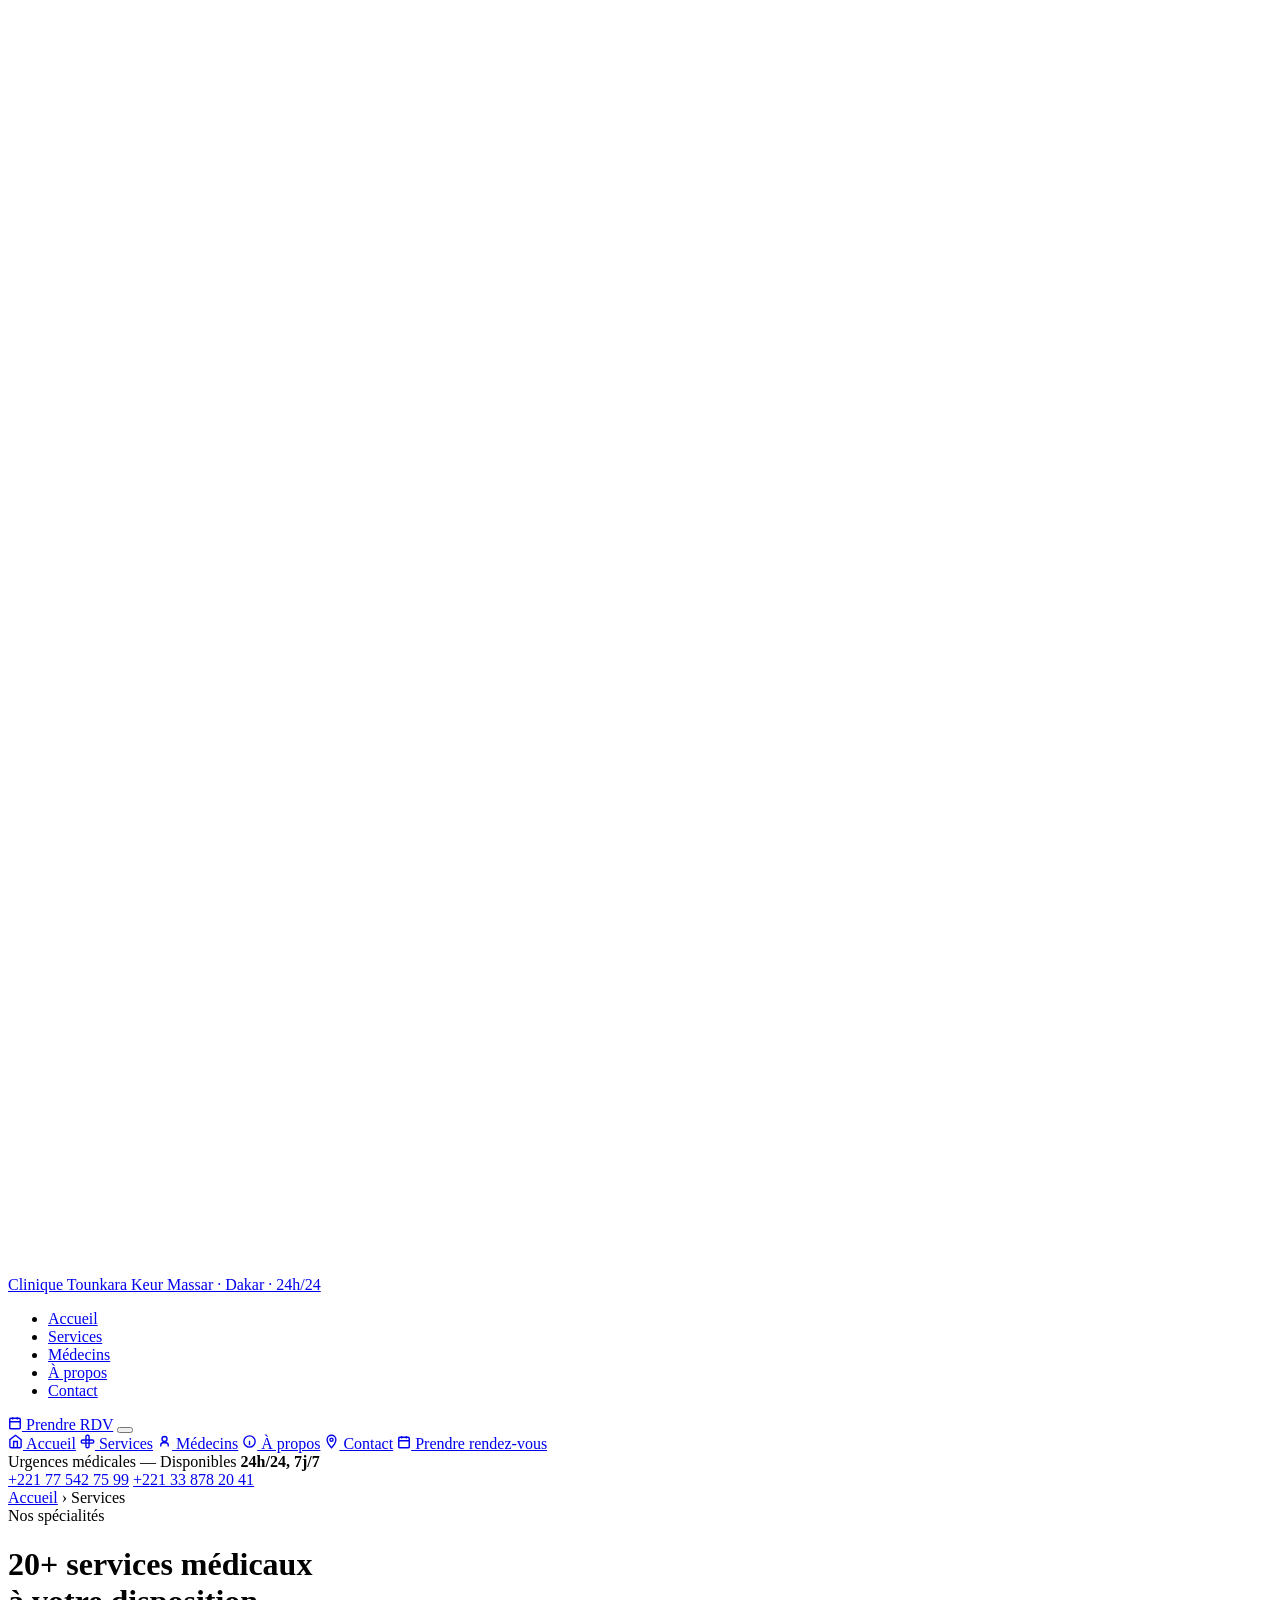
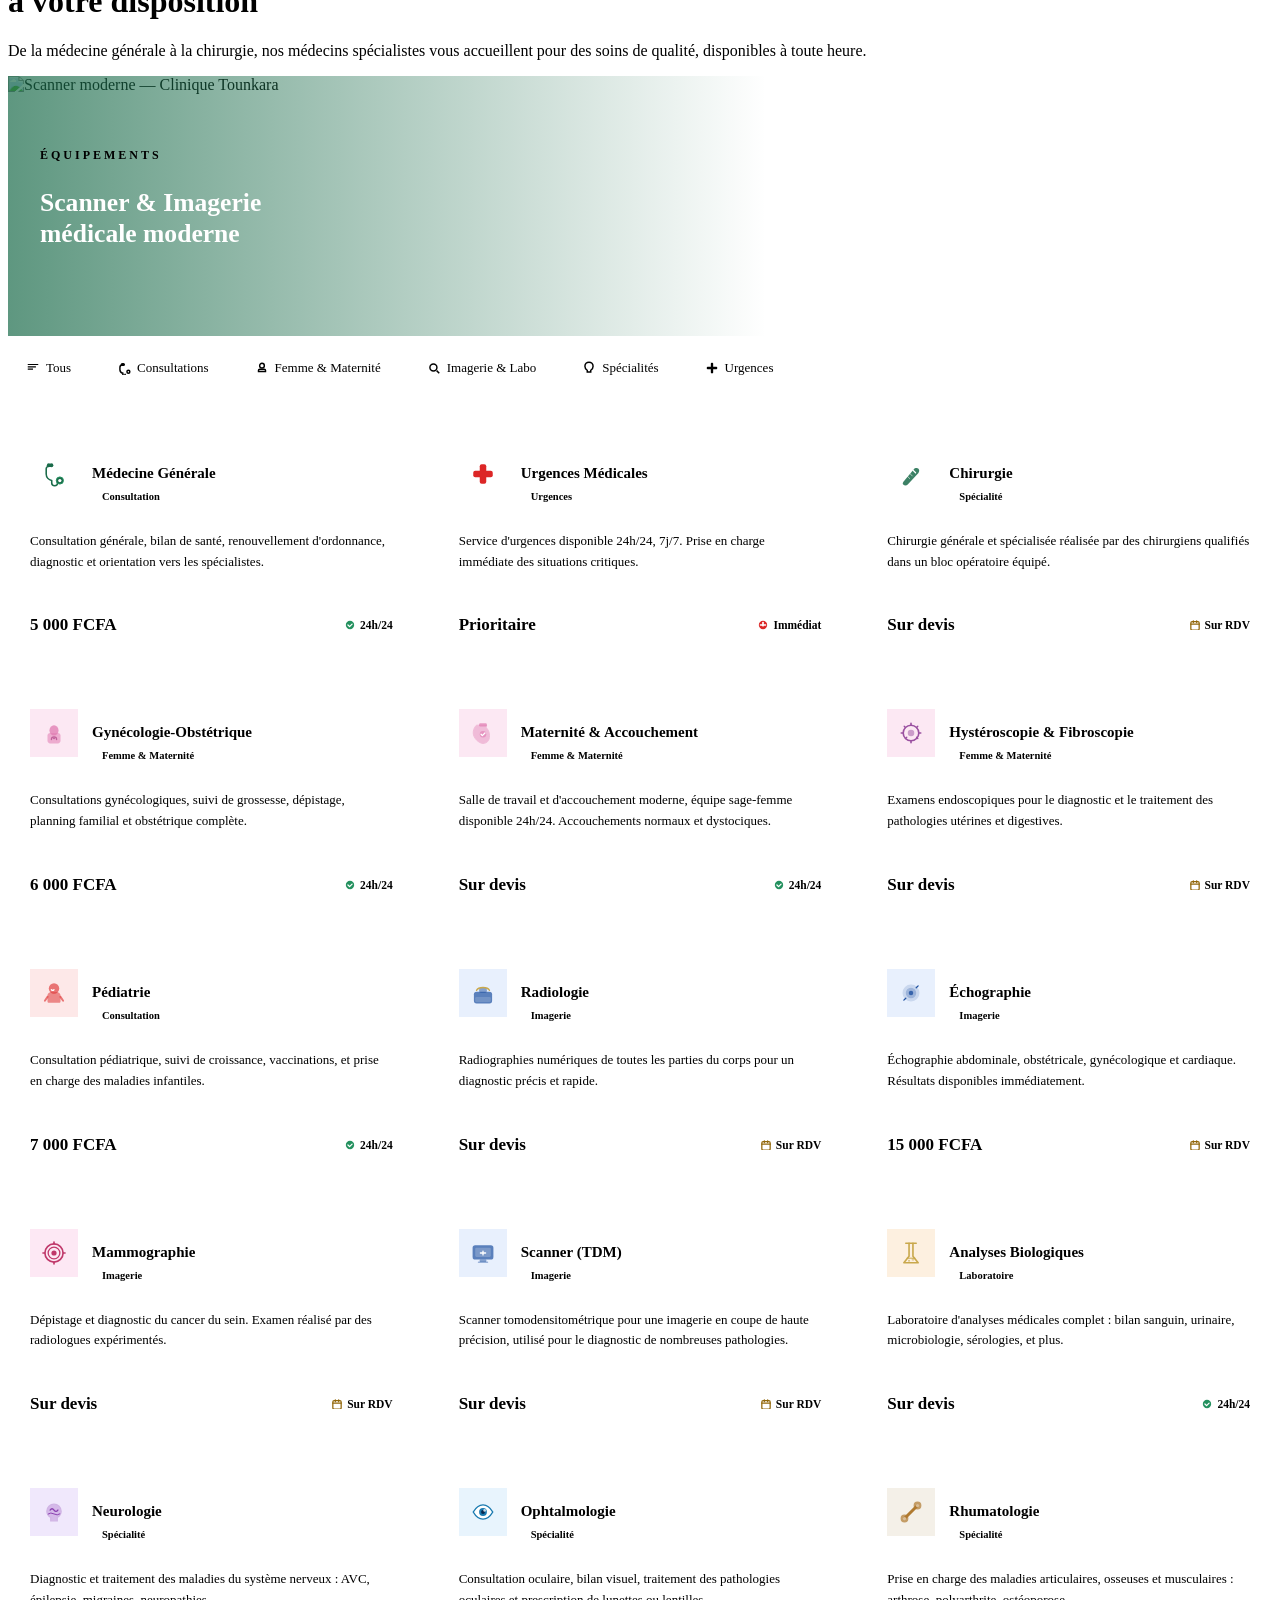
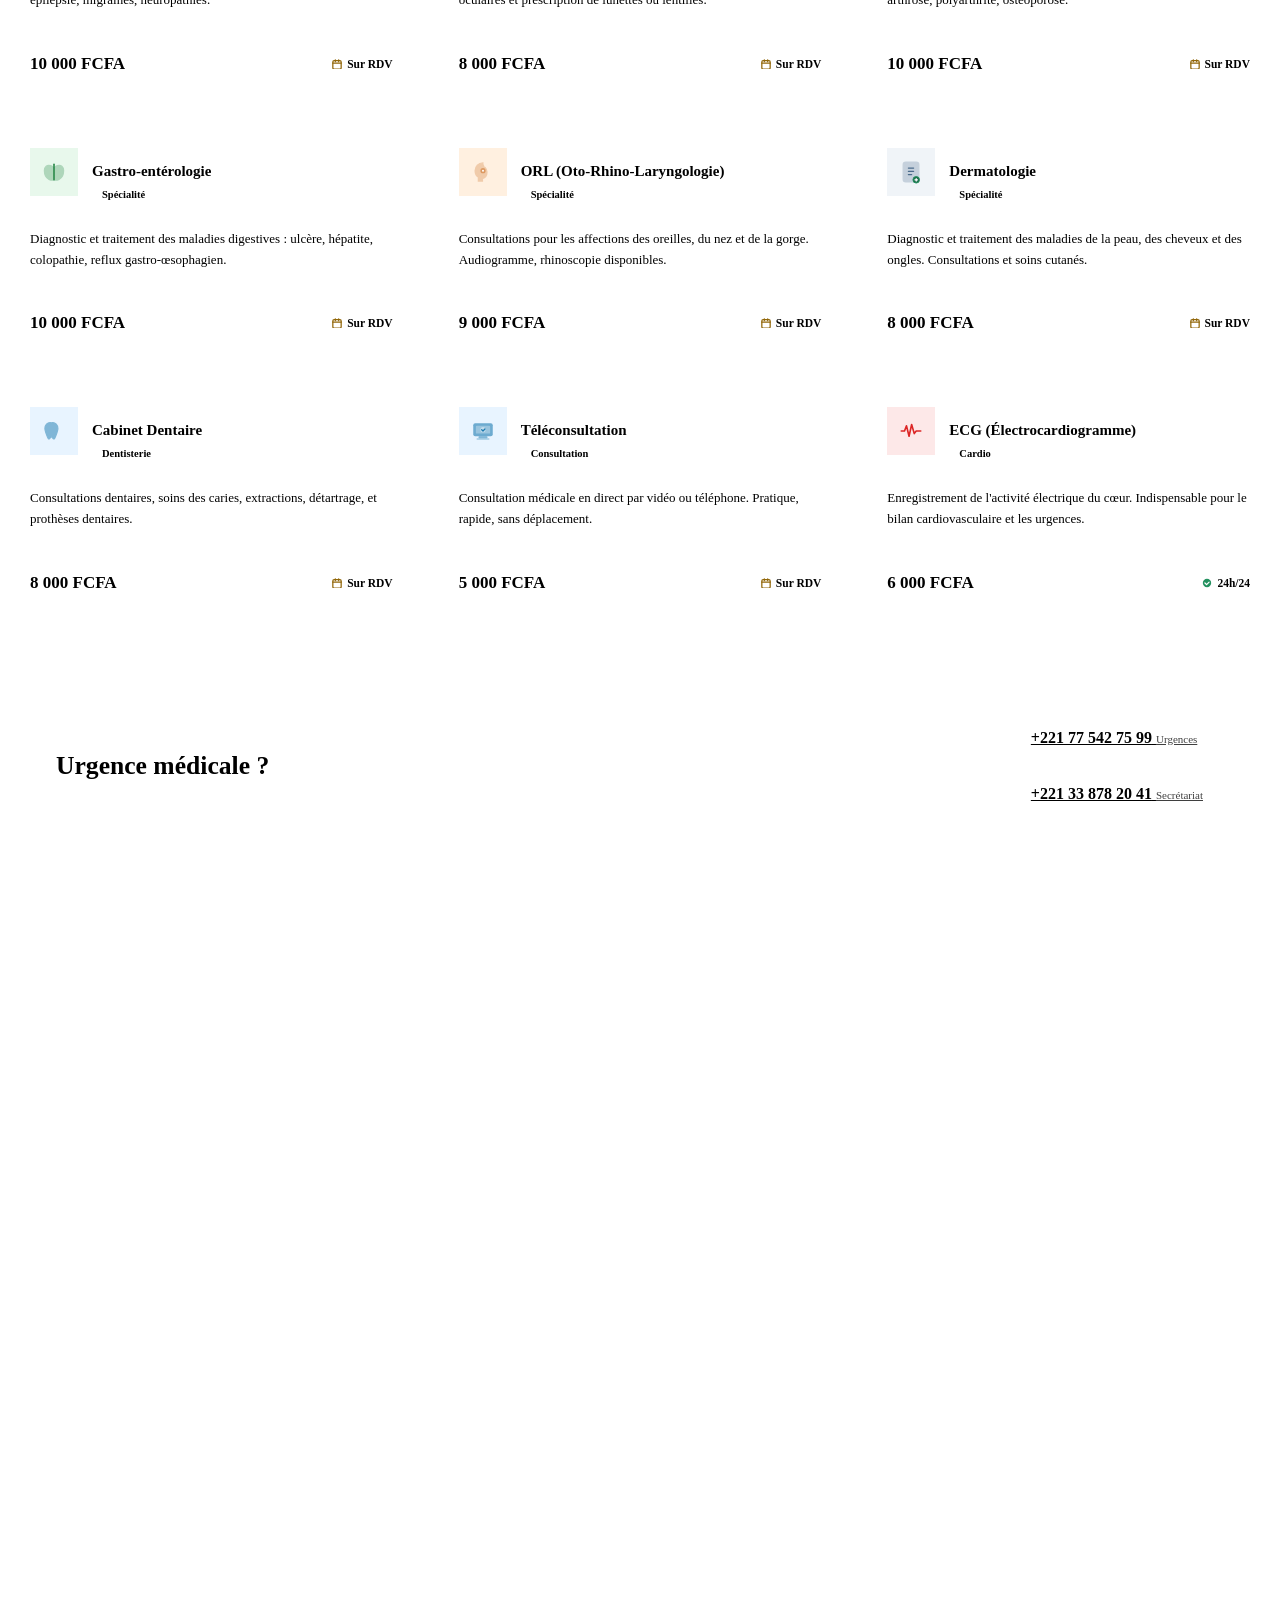
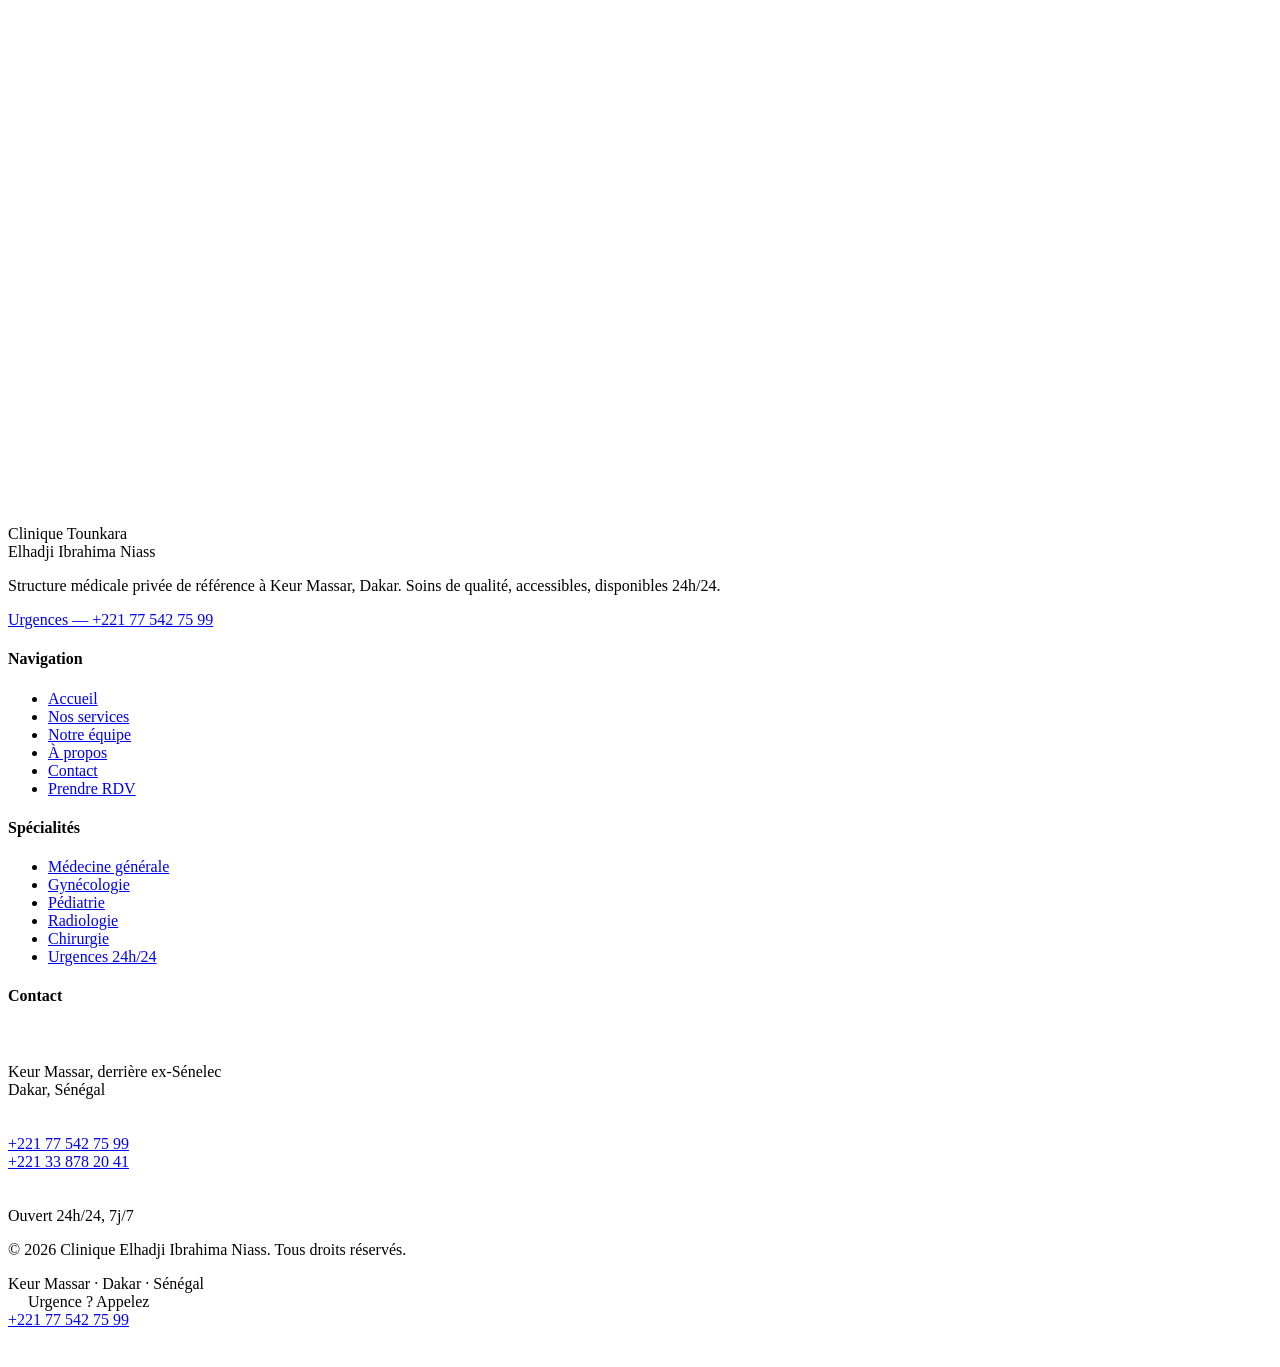
==== services.html @ 632d6983 "Add files via upload" ====
<!DOCTYPE html>
<html lang="fr">
<head>
  <meta charset="UTF-8"/>
  <meta name="viewport" content="width=device-width, initial-scale=1.0"/>
  <meta name="description" content="Découvrez les 20+ spécialités médicales de la Clinique Tounkara à Keur Massar, Dakar. Consultations, urgences, radiologie, gynécologie, pédiatrie et plus."/>
  <meta name="robots" content="index, follow"/>
  <title>Nos Services — Clinique Tounkara · Keur Massar, Dakar</title>
  <link rel="stylesheet" href="css/style.css"/>
  <link rel="stylesheet" href="css/components.css"/>
  <link rel="stylesheet" href="css/responsive.css"/>
  <style>
    /* ── FILTRE ── */
    .filter-bar {
      display: flex;
      align-items: center;
      gap: 10px;
      margin-bottom: 40px;
      flex-wrap: wrap;
    }

    .filter-btn {
      display: inline-flex;
      align-items: center;
      gap: 6px;
      font-family: var(--font-body);
      font-size: 13px;
      font-weight: 500;
      padding: 8px 18px;
      border-radius: var(--r-full);
      border: 1.5px solid var(--border);
      background: var(--blanc);
      color: var(--gris);
      cursor: pointer;
      transition: var(--transition);
    }

    .filter-btn:hover {
      border-color: var(--vert);
      color: var(--vert);
    }

    .filter-btn.active {
      background: var(--vert);
      border-color: var(--vert);
      color: var(--blanc);
    }

    /* ── GRILLE SERVICES ── */
    .services-full-grid {
      display: grid;
      grid-template-columns: repeat(3, 1fr);
      gap: 22px;
    }

    @media (max-width: 1023px) {
      .services-full-grid { grid-template-columns: repeat(2, 1fr); }
    }

    @media (max-width: 767px) {
      .services-full-grid { grid-template-columns: 1fr; }
    }

    /* Carte service étendue */
    .service-card-full {
      background: var(--blanc);
      border-radius: var(--r-xl);
      border: 1px solid var(--border);
      padding: 26px 22px;
      transition: var(--transition-slow);
      display: flex;
      flex-direction: column;
    }

    .service-card-full:hover {
      border-color: var(--vert-light);
      box-shadow: var(--shadow-md);
      transform: translateY(-4px);
    }

    .service-card-full .top {
      display: flex;
      align-items: flex-start;
      gap: 14px;
      margin-bottom: 14px;
    }

    .service-card-full .s-icon {
      width: 48px;
      height: 48px;
      background: var(--vert-pale);
      border-radius: var(--r-lg);
      display: flex;
      align-items: center;
      justify-content: center;
      font-size: 22px;
      flex-shrink: 0;
      transition: var(--transition);
    }

    .service-card-full:hover .s-icon {
      background: var(--vert-light);
    }

    .service-card-full .s-title {
      flex: 1;
    }

    .service-card-full .s-title h3 {
      font-family: var(--font-body);
      font-size: 15px;
      font-weight: 600;
      color: var(--texte);
      margin-bottom: 4px;
    }

    .service-card-full .s-title .cat-badge {
      font-size: 10.5px;
      font-weight: 600;
      color: var(--or-dark);
      background: var(--or-light);
      padding: 2px 10px;
      border-radius: var(--r-full);
    }

    .service-card-full p {
      font-size: 13px;
      line-height: 1.6;
      flex: 1;
    }

    .service-card-full .footer {
      display: flex;
      align-items: center;
      justify-content: space-between;
      margin-top: 16px;
      padding-top: 14px;
      border-top: 1px solid var(--border);
    }

    .service-card-full .footer .price {
      font-family: var(--font-display);
      font-size: 17px;
      font-weight: 700;
      color: var(--vert);
    }

    .service-card-full .footer .dispo {
      display: inline-flex;
      align-items: center;
      gap: 5px;
      font-size: 11.5px;
      font-weight: 600;
    }

    .dispo-ok { color: var(--vert); }
    .dispo-rdv { color: var(--or-dark); }
    .dispo-urg { color: var(--rouge); }

    /* ── CTA URGENCES ── */
    .urgences-cta {
      background: linear-gradient(135deg, var(--rouge) 0%, #991b1b 100%);
      border-radius: var(--r-2xl);
      padding: 40px 48px;
      display: flex;
      align-items: center;
      justify-content: space-between;
      gap: 32px;
      margin-top: 56px;
      flex-wrap: wrap;
    }

    .urgences-cta h3 {
      color: var(--blanc);
      font-family: var(--font-display);
      font-size: 1.6rem;
      margin-bottom: 8px;
    }

    .urgences-cta p {
      color: rgba(255,255,255,.75);
      margin: 0;
    }

    .urgences-cta-nums {
      display: flex;
      flex-direction: column;
      gap: 10px;
    }

    .urgences-cta-num {
      display: flex;
      align-items: center;
      gap: 12px;
      background: rgba(255,255,255,.12);
      border: 1px solid rgba(255,255,255,.2);
      border-radius: var(--r-lg);
      padding: 12px 20px;
      color: var(--blanc);
      transition: var(--transition);
      white-space: nowrap;
    }

    .urgences-cta-num:hover {
      background: rgba(255,255,255,.22);
    }

    .urgences-cta-num strong {
      font-size: 16px;
      font-weight: 700;
    }

    .urgences-cta-num span {
      font-size: 11px;
      opacity: .75;
    }

    @media (max-width: 767px) {
      .urgences-cta { padding: 28px 24px; }
    }
  </style>
</head>
<body>

<!-- NAVBAR -->
<nav class="navbar" role="navigation">
  <div class="container">
    <div class="navbar-inner">
      <a href="index.html" class="navbar-logo">
        <div class="navbar-logo-icon">
          <svg viewBox="0 0 44 44" fill="none" xmlns="http://www.w3.org/2000/svg" aria-hidden="true">
          <rect width="44" height="44" rx="11" fill="white" opacity=".15"/>
          <rect x="18" y="9" width="8" height="26" rx="3" fill="white"/>
          <rect x="9" y="18" width="26" height="8" rx="3" fill="white"/>
        </svg>
        </div>
        <div class="navbar-logo-text">
          <span class="navbar-logo-name">Clinique Tounkara</span>
          <span class="navbar-logo-sub">Keur Massar · Dakar · 24h/24</span>
        </div>
      </a>
      <ul class="navbar-links">
        <li><a href="index.html">Accueil</a></li>
        <li><a href="services.html" class="active">Services</a></li>
        <li><a href="medecins.html">Médecins</a></li>
        <li><a href="about.html">À propos</a></li>
        <li><a href="contact.html">Contact</a></li>
      </ul>
      <a href="rdv.html" class="navbar-cta"><svg width="14" height="14" viewBox="0 0 24 24" fill="none" stroke="currentColor" stroke-width="2.5" style="flex-shrink:0"><rect x="3" y="4" width="18" height="18" rx="2"/><path d="M16 2v4M8 2v4M3 10h18"/></svg> Prendre RDV</a>
      <button class="navbar-hamburger" aria-label="Menu" aria-expanded="false">
        <span></span><span></span><span></span>
      </button>
    </div>
  </div>
</nav>
<div class="navbar-mobile">
  <a href="index.html"><svg width="15" height="15" viewBox="0 0 24 24" fill="none" stroke="currentColor" stroke-width="2.2" style="flex-shrink:0"><path d="M3 9l9-7 9 7v11a2 2 0 01-2 2H5a2 2 0 01-2-2V9z"/><polyline points="9 22 9 12 15 12 15 22"/></svg> Accueil</a>
  <a href="services.html"><svg width="15" height="15" viewBox="0 0 24 24" fill="none" stroke="currentColor" stroke-width="2.2" style="flex-shrink:0"><rect x="9.5" y="2" width="5" height="20" rx="2"/><rect x="2" y="9.5" width="20" height="5" rx="2"/></svg> Services</a>
  <a href="medecins.html"><svg width="15" height="15" viewBox="0 0 24 24" fill="none" stroke="currentColor" stroke-width="2.2" style="flex-shrink:0"><circle cx="12" cy="8" r="4"/><path d="M6 20v-2a4 4 0 014-4h4a4 4 0 014 4v2"/></svg> Médecins</a>
  <a href="about.html"><svg width="15" height="15" viewBox="0 0 24 24" fill="none" stroke="currentColor" stroke-width="2.2" style="flex-shrink:0"><circle cx="12" cy="12" r="9"/><line x1="12" y1="8" x2="12" y2="8"/><path d="M11 12h1v5h1"/></svg> À propos</a>
  <a href="contact.html"><svg width="15" height="15" viewBox="0 0 24 24" fill="none" stroke="currentColor" stroke-width="2.2" style="flex-shrink:0"><path d="M12 2C8.1 2 5 5.1 5 9c0 5.2 7 13 7 13s7-7.8 7-13c0-3.9-3.1-7-7-7z"/><circle cx="12" cy="9" r="2.5"/></svg> Contact</a>
  <a href="rdv.html" class="mobile-cta"><svg width="14" height="14" viewBox="0 0 24 24" fill="none" stroke="currentColor" stroke-width="2.5" style="flex-shrink:0"><rect x="3" y="4" width="18" height="18" rx="2"/><path d="M16 2v4M8 2v4M3 10h18"/></svg> Prendre rendez-vous</a>
</div>

<!-- BANDEAU URGENCES -->
<div class="urgence-bar">
  <div class="container">
    <div class="urgence-bar-inner">
      <div class="urgence-bar-left">
        <span class="pulse-dot"></span>
        <span>Urgences médicales — Disponibles <strong>24h/24, 7j/7</strong></span>
      </div>
      <div class="urgence-nums">
        <a href="tel:+221775427599" class="urgence-num">+221 77 542 75 99</a>
        <a href="tel:+221338782041" class="urgence-num">+221 33 878 20 41</a>
      </div>
    </div>
  </div>
</div>

<!-- PAGE HERO -->
<div class="page-hero" style="position:relative;background-image:url('https://static.wixstatic.com/media/e84f1f_13f3847c7a0d4059a86a2820dccba2d9~mv2.jpg/v1/fill/w_1400,h_600,al_c,q_70,enc_avif,quality_auto/img.jpg');background-size:cover;background-position:center;">
  <div class="container">
    <div class="page-hero-inner">
      <div class="breadcrumb">
        <a href="index.html">Accueil</a>
        <span>›</span>
        <span class="current">Services</span>
      </div>
      <span class="eyebrow">Nos spécialités</span>
      <h1>20+ services médicaux<br/>à votre disposition</h1>
      <p>De la médecine générale à la chirurgie, nos médecins spécialistes vous accueillent pour des soins de qualité, disponibles à toute heure.</p>
    </div>
  </div>
</div>

<!-- CONTENU PRINCIPAL -->
<section class="section">
  <div class="container">


<!-- Bannière image réelle -->
<div style="margin-bottom:16px;border-radius:var(--r-xl);overflow:hidden;height:260px;position:relative;">
  <img src="https://static.wixstatic.com/media/e84f1f_13f3847c7a0d4059a86a2820dccba2d9~mv2.jpg/v1/fill/w_800,h_600,al_c,q_85,enc_avif,quality_auto/scanner.jpg" alt="Scanner moderne — Clinique Tounkara" style="width:100%;height:100%;object-fit:cover;" loading="lazy"/>
  <div style="position:absolute;inset:0;background:linear-gradient(to right, rgba(26,107,74,.7) 0%, transparent 60%);"></div>
  <div style="position:absolute;left:32px;top:50%;transform:translateY(-50%);">
    <p style="color:var(--or);font-size:.75rem;font-weight:600;letter-spacing:3px;text-transform:uppercase;margin-bottom:8px;">Équipements</p>
    <h3 style="color:white;font-size:1.6rem;font-weight:700;font-family:var(--font-display);line-height:1.2;">Scanner & Imagerie<br/>médicale moderne</h3>
  </div>
</div>
    <!-- Filtre par catégorie -->
    <div class="filter-bar" role="group" aria-label="Filtrer par catégorie">
      <button class="filter-btn active" data-filter="all">
        <svg width="14" height="14" viewBox="0 0 24 24" fill="currentColor"><path d="M3 9h14v2H3zm0-4h18v2H3zm0 8h9v2H3z"/></svg>
        Tous
      </button>
      <button class="filter-btn" data-filter="consultation">
        <svg width="14" height="14" viewBox="0 0 24 24" fill="none" stroke="currentColor" stroke-width="2.5"><path d="M9 7c-2 0-4 1.8-4 4v4c0 4 3 5.5 5 5.9v2c0 1.2 1 2 2 2s2-.8 2-2v-1"/><path d="M9 7h2"/><circle cx="9" cy="6" r="1.5"/><circle cx="11" cy="6" r="1.5"/><circle cx="19.5" cy="18.5" r="2.5"/></svg>
        Consultations
      </button>
      <button class="filter-btn" data-filter="femme">
        <svg width="14" height="14" viewBox="0 0 24 24" fill="none" stroke="currentColor" stroke-width="2.5"><circle cx="12" cy="8" r="4"/><path d="M8 14h8c1 0 2 1 2 2v2H6v-2c0-1 1-2 2-2z"/></svg>
        Femme & Maternité
      </button>
      <button class="filter-btn" data-filter="imagerie">
        <svg width="14" height="14" viewBox="0 0 24 24" fill="none" stroke="currentColor" stroke-width="2.5"><circle cx="11" cy="11" r="6"/><path d="M16.5 16.5L21 21"/></svg>
        Imagerie & Labo
      </button>
      <button class="filter-btn" data-filter="specialite">
        <svg width="14" height="14" viewBox="0 0 24 24" fill="none" stroke="currentColor" stroke-width="2.5"><path d="M12 2C8 2 5 5 5 9c0 3 1.5 5.5 4 7v3h6v-3c2.5-1.5 4-4 4-7 0-4-3-7-7-7z"/></svg>
        Spécialités
      </button>
      <button class="filter-btn" data-filter="urgence">
        <svg width="14" height="14" viewBox="0 0 24 24" fill="currentColor"><rect x="10" y="3" width="4" height="18" rx="1.5"/><rect x="3" y="10" width="18" height="4" rx="1.5"/></svg>
        Urgences
      </button>
    </div>

    <!-- Grille des services -->
    <div class="services-full-grid" id="services-grid">

      <!-- CONSULTATIONS -->
      <div class="service-card-full reveal" data-category="consultation">
        <div class="top">
          <div class="s-icon">
          <svg viewBox="0 0 40 40" fill="none" xmlns="http://www.w3.org/2000/svg" width="26" height="26">
            <path d="M12 8C9.8 8 8 9.8 8 12v8c0 5 3.8 9 8.5 9.9V34c0 2.5 2 4.1 4.5 4.1s4.5-1.6 4.5-4.1v-2" stroke="#1a6b4a" stroke-width="2.4" stroke-linecap="round" stroke-linejoin="round"/>
            <path d="M12 8h4" stroke="#1a6b4a" stroke-width="2.4" stroke-linecap="round"/>
            <circle cx="12" cy="6.5" r="3" fill="#1a6b4a"/>
            <circle cx="16" cy="6.5" r="3" fill="#1a6b4a"/>
            <circle cx="29" cy="30" r="5.5" fill="#1a6b4a" stroke="#24915f" stroke-width="1.5"/>
            <circle cx="29" cy="30" r="2.5" fill="white"/>
          </svg>
        </div>
          <div class="s-title">
            <h3>Médecine Générale</h3>
            <span class="cat-badge">Consultation</span>
          </div>
        </div>
        <p>Consultation générale, bilan de santé, renouvellement d'ordonnance, diagnostic et orientation vers les spécialistes.</p>
        <div class="footer">
          <span class="price">5 000 FCFA</span>
          <span class="dispo dispo-ok"><svg width="10" height="10" viewBox="0 0 12 12" fill="none"><circle cx="6" cy="6" r="5" fill="#24915f"/><path d="M3.5 6l2 2 3-3" stroke="white" stroke-width="1.5" stroke-linecap="round" stroke-linejoin="round"/></svg> 24h/24</span>
        </div>
      </div>

      <div class="service-card-full reveal delay-1" data-category="urgence">
        <div class="top">
          <div class="s-icon" style="background:var(--rouge-light)">
          <svg viewBox="0 0 40 40" fill="none" xmlns="http://www.w3.org/2000/svg" width="26" height="26">
            <rect x="15" y="5" width="10" height="30" rx="3" fill="#dc2626"/>
            <rect x="5" y="15" width="30" height="10" rx="3" fill="#dc2626"/>
          </svg>
        </div>
          <div class="s-title">
            <h3>Urgences Médicales</h3>
            <span class="cat-badge">Urgences</span>
          </div>
        </div>
        <p>Service d'urgences disponible 24h/24, 7j/7. Prise en charge immédiate des situations critiques.</p>
        <div class="footer">
          <span class="price">Prioritaire</span>
          <span class="dispo dispo-urg"><svg width="10" height="10" viewBox="0 0 12 12" fill="none"><circle cx="6" cy="6" r="5" fill="#dc2626"/><rect x="5" y="2" width="2" height="6" rx="1" fill="white"/><rect x="2" y="5" width="8" height="2" rx="1" fill="white"/></svg> Immédiat</span>
        </div>
      </div>

      <div class="service-card-full reveal delay-2" data-category="specialite">
        <div class="top">
          <div class="s-icon">
          <svg viewBox="0 0 40 40" fill="none" xmlns="http://www.w3.org/2000/svg" width="26" height="26">
            <path d="M9 31L25 12c0 0 4-2.5 6.5 0s0 6.5 0 6.5L15 36c-2 2-5 2-7 0s1-5 1-5z" fill="#1a6b4a" opacity=".85"/>
            <path d="M23 14l4 4" stroke="white" stroke-width="2" stroke-linecap="round"/>
            <line x1="18" y1="19" x2="22" y2="23" stroke="rgba(255,255,255,.6)" stroke-width="1.5" stroke-linecap="round"/>
            <line x1="14" y1="23" x2="18" y2="27" stroke="rgba(255,255,255,.6)" stroke-width="1.5" stroke-linecap="round"/>
          </svg>
        </div>
          <div class="s-title">
            <h3>Chirurgie</h3>
            <span class="cat-badge">Spécialité</span>
          </div>
        </div>
        <p>Chirurgie générale et spécialisée réalisée par des chirurgiens qualifiés dans un bloc opératoire équipé.</p>
        <div class="footer">
          <span class="price">Sur devis</span>
          <span class="dispo dispo-rdv"><svg width="10" height="10" viewBox="0 0 12 12" fill="none"><rect x="1" y="2" width="10" height="10" rx="1.5" stroke="#92670a" stroke-width="1.5"/><path d="M4 1v2M8 1v2M1 5h10" stroke="#92670a" stroke-width="1.5" stroke-linecap="round"/></svg> Sur RDV</span>
        </div>
      </div>

      <!-- FEMME & MATERNITÉ -->
      <div class="service-card-full reveal" data-category="femme">
        <div class="top">
          <div class="s-icon" style="background:#fce8f3">
          <svg viewBox="0 0 40 40" fill="none" xmlns="http://www.w3.org/2000/svg" width="26" height="26">
            <ellipse cx="20" cy="16" rx="7" ry="8" fill="#e07ab0" opacity=".75"/>
            <path d="M10 24c0-2.2 1.8-4 4-4h12c2.2 0 4 1.8 4 4v8c0 2.2-1.8 4-4 4H14c-2.2 0-4-1.8-4-4v-8z" fill="#e07ab0" opacity=".55"/>
            <path d="M16 30c0-2.2 1.8-4 4-4s4 1.8 4 4" stroke="#c0609a" stroke-width="2" stroke-linecap="round"/>
            <circle cx="20" cy="28" r="1.5" fill="#c0609a"/>
          </svg>
        </div>
          <div class="s-title">
            <h3>Gynécologie-Obstétrique</h3>
            <span class="cat-badge">Femme & Maternité</span>
          </div>
        </div>
        <p>Consultations gynécologiques, suivi de grossesse, dépistage, planning familial et obstétrique complète.</p>
        <div class="footer">
          <span class="price">6 000 FCFA</span>
          <span class="dispo dispo-ok"><svg width="10" height="10" viewBox="0 0 12 12" fill="none"><circle cx="6" cy="6" r="5" fill="#24915f"/><path d="M3.5 6l2 2 3-3" stroke="white" stroke-width="1.5" stroke-linecap="round" stroke-linejoin="round"/></svg> 24h/24</span>
        </div>
      </div>

      <div class="service-card-full reveal delay-1" data-category="femme">
        <div class="top">
          <div class="s-icon" style="background:#fce8f3">
          <svg viewBox="0 0 40 40" fill="none" xmlns="http://www.w3.org/2000/svg" width="26" height="26">
            <path d="M15 8h10v4c0 0 5 4 5 12s-4 12-10 12S5 28 5 20s5-12 5-12V8z" fill="#e07ab0" opacity=".4" stroke="#e07ab0" stroke-width="1.5"/>
            <rect x="14" y="5" width="12" height="5" rx="2" fill="#e07ab0" opacity=".7"/>
            <circle cx="20" cy="22" r="5" fill="#e07ab0" opacity=".6"/>
            <path d="M17 22l2 2 4-4" stroke="white" stroke-width="2" stroke-linecap="round" stroke-linejoin="round"/>
          </svg>
        </div>
          <div class="s-title">
            <h3>Maternité & Accouchement</h3>
            <span class="cat-badge">Femme & Maternité</span>
          </div>
        </div>
        <p>Salle de travail et d'accouchement moderne, équipe sage-femme disponible 24h/24. Accouchements normaux et dystociques.</p>
        <div class="footer">
          <span class="price">Sur devis</span>
          <span class="dispo dispo-ok"><svg width="10" height="10" viewBox="0 0 12 12" fill="none"><circle cx="6" cy="6" r="5" fill="#24915f"/><path d="M3.5 6l2 2 3-3" stroke="white" stroke-width="1.5" stroke-linecap="round" stroke-linejoin="round"/></svg> 24h/24</span>
        </div>
      </div>

      <div class="service-card-full reveal delay-2" data-category="femme">
        <div class="top">
          <div class="s-icon" style="background:#fce8f3">
          <svg viewBox="0 0 40 40" fill="none" xmlns="http://www.w3.org/2000/svg" width="26" height="26">
            <circle cx="20" cy="20" r="12" stroke="#9a50a0" stroke-width="2.5" fill="none"/>
            <circle cx="20" cy="20" r="5" fill="#9a50a0" opacity=".5"/>
            <path d="M20 8V5M20 35v-3M8 20H5M35 20h-3" stroke="#9a50a0" stroke-width="2.5" stroke-linecap="round"/>
            <path d="M11.5 11.5l-2-2M30.5 28.5l-2-2M28.5 11.5l2-2M11.5 28.5l2-2" stroke="#9a50a0" stroke-width="2" stroke-linecap="round"/>
          </svg>
        </div>
          <div class="s-title">
            <h3>Hystéroscopie & Fibroscopie</h3>
            <span class="cat-badge">Femme & Maternité</span>
          </div>
        </div>
        <p>Examens endoscopiques pour le diagnostic et le traitement des pathologies utérines et digestives.</p>
        <div class="footer">
          <span class="price">Sur devis</span>
          <span class="dispo dispo-rdv"><svg width="10" height="10" viewBox="0 0 12 12" fill="none"><rect x="1" y="2" width="10" height="10" rx="1.5" stroke="#92670a" stroke-width="1.5"/><path d="M4 1v2M8 1v2M1 5h10" stroke="#92670a" stroke-width="1.5" stroke-linecap="round"/></svg> Sur RDV</span>
        </div>
      </div>

      <!-- PÉDIATRIE -->
      <div class="service-card-full reveal" data-category="consultation">
        <div class="top">
          <div class="s-icon" style="background:#fde8e8">
          <svg viewBox="0 0 40 40" fill="none" xmlns="http://www.w3.org/2000/svg" width="26" height="26">
            <circle cx="20" cy="13" r="8" fill="#dc2626" opacity=".6"/>
            <path d="M10 24c0-2.8 2.2-5 5-5h10c2.8 0 5 2.2 5 5v9c0 1.1-.9 2-2 2H12c-1.1 0-2-.9-2-2v-9z" fill="#dc2626" opacity=".5"/>
            <path d="M10 26l-4 6M30 26l4 6" stroke="#dc2626" stroke-width="3" stroke-linecap="round" opacity=".6"/>
            <path d="M16 15c0 0 2 2 4 0" stroke="white" stroke-width="2" stroke-linecap="round"/>
          </svg>
        </div>
          <div class="s-title">
            <h3>Pédiatrie</h3>
            <span class="cat-badge">Consultation</span>
          </div>
        </div>
        <p>Consultation pédiatrique, suivi de croissance, vaccinations, et prise en charge des maladies infantiles.</p>
        <div class="footer">
          <span class="price">7 000 FCFA</span>
          <span class="dispo dispo-ok"><svg width="10" height="10" viewBox="0 0 12 12" fill="none"><circle cx="6" cy="6" r="5" fill="#24915f"/><path d="M3.5 6l2 2 3-3" stroke="white" stroke-width="1.5" stroke-linecap="round" stroke-linejoin="round"/></svg> 24h/24</span>
        </div>
      </div>

      <!-- IMAGERIE & LABO -->
      <div class="service-card-full reveal delay-1" data-category="imagerie">
        <div class="top">
          <div class="s-icon" style="background:#e8f0fd">
          <svg viewBox="0 0 40 40" fill="none" xmlns="http://www.w3.org/2000/svg" width="26" height="26">
            <rect x="6" y="18" width="28" height="18" rx="4" fill="#1e50a0" opacity=".7"/>
            <rect x="14" y="12" width="12" height="8" rx="3" fill="#1e50a0" opacity=".5"/>
            <rect x="8" y="26" width="24" height="8" rx="2" fill="white" opacity=".15"/>
            <path d="M10 16c3-6 17-6 20 0" stroke="#c9a84c" stroke-width="2" fill="none" stroke-linecap="round"/>
          </svg>
        </div>
          <div class="s-title">
            <h3>Radiologie</h3>
            <span class="cat-badge">Imagerie</span>
          </div>
        </div>
        <p>Radiographies numériques de toutes les parties du corps pour un diagnostic précis et rapide.</p>
        <div class="footer">
          <span class="price">Sur devis</span>
          <span class="dispo dispo-rdv"><svg width="10" height="10" viewBox="0 0 12 12" fill="none"><rect x="1" y="2" width="10" height="10" rx="1.5" stroke="#92670a" stroke-width="1.5"/><path d="M4 1v2M8 1v2M1 5h10" stroke="#92670a" stroke-width="1.5" stroke-linecap="round"/></svg> Sur RDV</span>
        </div>
      </div>

      <div class="service-card-full reveal delay-2" data-category="imagerie">
        <div class="top">
          <div class="s-icon" style="background:#e8f0fd">
          <svg viewBox="0 0 40 40" fill="none" xmlns="http://www.w3.org/2000/svg" width="26" height="26">
            <ellipse cx="20" cy="20" rx="12" ry="12" fill="#1e50a0" opacity=".15" stroke="#1e50a0" stroke-width="2"/>
            <ellipse cx="20" cy="20" rx="7" ry="7" fill="#1e50a0" opacity=".25" stroke="#1e50a0" stroke-width="2"/>
            <circle cx="20" cy="20" r="3.5" fill="#1e50a0" opacity=".8"/>
            <path d="M28 12l3-3M12 28l-3 3" stroke="#1e50a0" stroke-width="2" stroke-linecap="round"/>
          </svg>
        </div>
          <div class="s-title">
            <h3>Échographie</h3>
            <span class="cat-badge">Imagerie</span>
          </div>
        </div>
        <p>Échographie abdominale, obstétricale, gynécologique et cardiaque. Résultats disponibles immédiatement.</p>
        <div class="footer">
          <span class="price">15 000 FCFA</span>
          <span class="dispo dispo-rdv"><svg width="10" height="10" viewBox="0 0 12 12" fill="none"><rect x="1" y="2" width="10" height="10" rx="1.5" stroke="#92670a" stroke-width="1.5"/><path d="M4 1v2M8 1v2M1 5h10" stroke="#92670a" stroke-width="1.5" stroke-linecap="round"/></svg> Sur RDV</span>
        </div>
      </div>

      <div class="service-card-full reveal" data-category="imagerie">
        <div class="top">
          <div class="s-icon" style="background:#fde8f4">
          <svg viewBox="0 0 40 40" fill="none" xmlns="http://www.w3.org/2000/svg" width="26" height="26">
            <circle cx="20" cy="20" r="14" stroke="#c0386a" stroke-width="2.5" fill="none"/>
            <circle cx="20" cy="20" r="9" stroke="#c0386a" stroke-width="2" fill="none"/>
            <circle cx="20" cy="20" r="4" fill="#c0386a"/>
            <path d="M20 6V3M20 37v-3M6 20H3M37 20h-3" stroke="#c0386a" stroke-width="2.5" stroke-linecap="round"/>
          </svg>
        </div>
          <div class="s-title">
            <h3>Mammographie</h3>
            <span class="cat-badge">Imagerie</span>
          </div>
        </div>
        <p>Dépistage et diagnostic du cancer du sein. Examen réalisé par des radiologues expérimentés.</p>
        <div class="footer">
          <span class="price">Sur devis</span>
          <span class="dispo dispo-rdv"><svg width="10" height="10" viewBox="0 0 12 12" fill="none"><rect x="1" y="2" width="10" height="10" rx="1.5" stroke="#92670a" stroke-width="1.5"/><path d="M4 1v2M8 1v2M1 5h10" stroke="#92670a" stroke-width="1.5" stroke-linecap="round"/></svg> Sur RDV</span>
        </div>
      </div>

      <div class="service-card-full reveal delay-1" data-category="imagerie">
        <div class="top">
          <div class="s-icon" style="background:#e8f0fd">
          <svg viewBox="0 0 40 40" fill="none" xmlns="http://www.w3.org/2000/svg" width="26" height="26">
            <rect x="4" y="8" width="32" height="22" rx="4" fill="#1e50a0" opacity=".7"/>
            <rect x="8" y="12" width="24" height="14" rx="2" fill="white" opacity=".2"/>
            <rect x="15" y="30" width="10" height="4" rx="1" fill="#1e50a0" opacity=".5"/>
            <rect x="12" y="33" width="16" height="2.5" rx="1.2" fill="#1e50a0" opacity=".4"/>
            <path d="M16 20h8M20 17v6" stroke="white" stroke-width="2" stroke-linecap="round"/>
          </svg>
        </div>
          <div class="s-title">
            <h3>Scanner (TDM)</h3>
            <span class="cat-badge">Imagerie</span>
          </div>
        </div>
        <p>Scanner tomodensitométrique pour une imagerie en coupe de haute précision, utilisé pour le diagnostic de nombreuses pathologies.</p>
        <div class="footer">
          <span class="price">Sur devis</span>
          <span class="dispo dispo-rdv"><svg width="10" height="10" viewBox="0 0 12 12" fill="none"><rect x="1" y="2" width="10" height="10" rx="1.5" stroke="#92670a" stroke-width="1.5"/><path d="M4 1v2M8 1v2M1 5h10" stroke="#92670a" stroke-width="1.5" stroke-linecap="round"/></svg> Sur RDV</span>
        </div>
      </div>

      <div class="service-card-full reveal delay-2" data-category="imagerie">
        <div class="top">
          <div class="s-icon" style="background:#fdf0e0">
          <svg viewBox="0 0 40 40" fill="none" xmlns="http://www.w3.org/2000/svg" width="26" height="26">
            <path d="M23 5v20l8 10H9l8-10V5" stroke="#c9a84c" stroke-width="2.5" fill="none" stroke-linecap="round" stroke-linejoin="round"/>
            <line x1="12" y1="5" x2="28" y2="5" stroke="#c9a84c" stroke-width="2.5" stroke-linecap="round"/>
            <path d="M14 28h12" stroke="#c9a84c" stroke-width="1.5" stroke-linecap="round"/>
            <circle cx="17" cy="32" r="1.5" fill="#c9a84c" opacity=".7"/>
            <circle cx="23" cy="30" r="2" fill="#c9a84c" opacity=".5"/>
          </svg>
        </div>
          <div class="s-title">
            <h3>Analyses Biologiques</h3>
            <span class="cat-badge">Laboratoire</span>
          </div>
        </div>
        <p>Laboratoire d'analyses médicales complet : bilan sanguin, urinaire, microbiologie, sérologies, et plus.</p>
        <div class="footer">
          <span class="price">Sur devis</span>
          <span class="dispo dispo-ok"><svg width="10" height="10" viewBox="0 0 12 12" fill="none"><circle cx="6" cy="6" r="5" fill="#24915f"/><path d="M3.5 6l2 2 3-3" stroke="white" stroke-width="1.5" stroke-linecap="round" stroke-linejoin="round"/></svg> 24h/24</span>
        </div>
      </div>

      <!-- SPÉCIALITÉS -->
      <div class="service-card-full reveal" data-category="specialite">
        <div class="top">
          <div class="s-icon" style="background:#f0e8fc">
          <svg viewBox="0 0 40 40" fill="none" xmlns="http://www.w3.org/2000/svg" width="26" height="26">
            <path d="M20 8c-6 0-11 5-11 11 0 4 2.5 7.5 6 9.5v5h10v-5c3.5-2 6-5.5 6-9.5 0-6-5-11-11-11z" fill="#9a50c0" opacity=".3" stroke="#8a40b0" stroke-width="2"/>
            <path d="M14 17q3-4 6 0t6-0" stroke="#8a40b0" stroke-width="2" fill="none" stroke-linecap="round"/>
            <path d="M11 23q4-3 9 0t9-0" stroke="#8a40b0" stroke-width="1.5" fill="none" stroke-linecap="round"/>
          </svg>
        </div>
          <div class="s-title">
            <h3>Neurologie</h3>
            <span class="cat-badge">Spécialité</span>
          </div>
        </div>
        <p>Diagnostic et traitement des maladies du système nerveux : AVC, épilepsie, migraines, neuropathies.</p>
        <div class="footer">
          <span class="price">10 000 FCFA</span>
          <span class="dispo dispo-rdv"><svg width="10" height="10" viewBox="0 0 12 12" fill="none"><rect x="1" y="2" width="10" height="10" rx="1.5" stroke="#92670a" stroke-width="1.5"/><path d="M4 1v2M8 1v2M1 5h10" stroke="#92670a" stroke-width="1.5" stroke-linecap="round"/></svg> Sur RDV</span>
        </div>
      </div>

      <div class="service-card-full reveal delay-1" data-category="specialite">
        <div class="top">
          <div class="s-icon" style="background:#e8f4fd">
          <svg viewBox="0 0 40 40" fill="none" xmlns="http://www.w3.org/2000/svg" width="26" height="26">
            <path d="M5 20c4-7 9-11 15-11s11 4 15 11c-4 7-9 11-15 11S9 27 5 20z" fill="white" stroke="#1a7ab0" stroke-width="2.2"/>
            <circle cx="20" cy="20" r="6" fill="#1a7ab0"/>
            <circle cx="20" cy="20" r="3" fill="#0a2a50"/>
            <circle cx="22.5" cy="17.5" r="2" fill="white" opacity=".75"/>
          </svg>
        </div>
          <div class="s-title">
            <h3>Ophtalmologie</h3>
            <span class="cat-badge">Spécialité</span>
          </div>
        </div>
        <p>Consultation oculaire, bilan visuel, traitement des pathologies oculaires et prescription de lunettes ou lentilles.</p>
        <div class="footer">
          <span class="price">8 000 FCFA</span>
          <span class="dispo dispo-rdv"><svg width="10" height="10" viewBox="0 0 12 12" fill="none"><rect x="1" y="2" width="10" height="10" rx="1.5" stroke="#92670a" stroke-width="1.5"/><path d="M4 1v2M8 1v2M1 5h10" stroke="#92670a" stroke-width="1.5" stroke-linecap="round"/></svg> Sur RDV</span>
        </div>
      </div>

      <div class="service-card-full reveal delay-2" data-category="specialite">
        <div class="top">
          <div class="s-icon" style="background:#f4f0e8">
          <svg viewBox="0 0 40 40" fill="none" xmlns="http://www.w3.org/2000/svg" width="26" height="26">
            <path d="M10 30L30 10" stroke="#b07a30" stroke-width="4.5" stroke-linecap="round"/>
            <circle cx="10" cy="30" r="5" fill="#b07a30" opacity=".7" stroke="#b07a30" stroke-width="2"/>
            <circle cx="30" cy="10" r="5" fill="#b07a30" opacity=".7" stroke="#b07a30" stroke-width="2"/>
            <circle cx="10" cy="30" r="2.5" fill="white" opacity=".5"/>
            <circle cx="30" cy="10" r="2.5" fill="white" opacity=".5"/>
          </svg>
        </div>
          <div class="s-title">
            <h3>Rhumatologie</h3>
            <span class="cat-badge">Spécialité</span>
          </div>
        </div>
        <p>Prise en charge des maladies articulaires, osseuses et musculaires : arthrose, polyarthrite, ostéoporose.</p>
        <div class="footer">
          <span class="price">10 000 FCFA</span>
          <span class="dispo dispo-rdv"><svg width="10" height="10" viewBox="0 0 12 12" fill="none"><rect x="1" y="2" width="10" height="10" rx="1.5" stroke="#92670a" stroke-width="1.5"/><path d="M4 1v2M8 1v2M1 5h10" stroke="#92670a" stroke-width="1.5" stroke-linecap="round"/></svg> Sur RDV</span>
        </div>
      </div>

      <div class="service-card-full reveal" data-category="specialite">
        <div class="top">
          <div class="s-icon" style="background:#e8f8ec">
          <svg viewBox="0 0 40 40" fill="none" xmlns="http://www.w3.org/2000/svg" width="26" height="26">
            <path d="M20 8v24" stroke="#2a8a4a" stroke-width="2.5" stroke-linecap="round"/>
            <path d="M20 14c-2-3-8-6-12-3S5 22 7 26s8 8 13 6" fill="#2a8a4a" opacity=".3" stroke="#2a8a4a" stroke-width="2"/>
            <path d="M20 14c2-3 8-6 12-3s3 11 1 15-8 8-13 6" fill="#2a8a4a" opacity=".3" stroke="#2a8a4a" stroke-width="2"/>
          </svg>
        </div>
          <div class="s-title">
            <h3>Gastro-entérologie</h3>
            <span class="cat-badge">Spécialité</span>
          </div>
        </div>
        <p>Diagnostic et traitement des maladies digestives : ulcère, hépatite, colopathie, reflux gastro-œsophagien.</p>
        <div class="footer">
          <span class="price">10 000 FCFA</span>
          <span class="dispo dispo-rdv"><svg width="10" height="10" viewBox="0 0 12 12" fill="none"><rect x="1" y="2" width="10" height="10" rx="1.5" stroke="#92670a" stroke-width="1.5"/><path d="M4 1v2M8 1v2M1 5h10" stroke="#92670a" stroke-width="1.5" stroke-linecap="round"/></svg> Sur RDV</span>
        </div>
      </div>

      <div class="service-card-full reveal delay-1" data-category="specialite">
        <div class="top">
          <div class="s-icon" style="background:#fff0e0">
          <svg viewBox="0 0 40 40" fill="none" xmlns="http://www.w3.org/2000/svg" width="26" height="26">
            <path d="M20 6c-7 0-12 5.4-12 12 0 4.5 2 8 5 10v6h6v-4c4-1 7-5 7-10 0-3-1-5-3-7" fill="#d07830" opacity=".3" stroke="#d07830" stroke-width="2.2" stroke-linecap="round"/>
            <circle cx="20" cy="18" r="4" fill="#d07830" opacity=".6"/>
            <circle cx="20" cy="18" r="1.5" fill="white"/>
          </svg>
        </div>
          <div class="s-title">
            <h3>ORL (Oto-Rhino-Laryngologie)</h3>
            <span class="cat-badge">Spécialité</span>
          </div>
        </div>
        <p>Consultations pour les affections des oreilles, du nez et de la gorge. Audiogramme, rhinoscopie disponibles.</p>
        <div class="footer">
          <span class="price">9 000 FCFA</span>
          <span class="dispo dispo-rdv"><svg width="10" height="10" viewBox="0 0 12 12" fill="none"><rect x="1" y="2" width="10" height="10" rx="1.5" stroke="#92670a" stroke-width="1.5"/><path d="M4 1v2M8 1v2M1 5h10" stroke="#92670a" stroke-width="1.5" stroke-linecap="round"/></svg> Sur RDV</span>
        </div>
      </div>

      <div class="service-card-full reveal delay-2" data-category="specialite">
        <div class="top">
          <div class="s-icon" style="background:#f0f4f8">
          <svg viewBox="0 0 40 40" fill="none" xmlns="http://www.w3.org/2000/svg" width="26" height="26">
            <rect x="8" y="5" width="24" height="30" rx="4" fill="#4a6a8a" opacity=".25" stroke="#4a6a8a" stroke-width="2"/>
            <path d="M16 14h8M16 19h8M16 24h5" stroke="#4a6a8a" stroke-width="2" stroke-linecap="round"/>
            <circle cx="28" cy="32" r="5" fill="#1a6b4a" stroke="#24915f" stroke-width="1.5"/>
            <path d="M26 32h4M28 30v4" stroke="white" stroke-width="1.8" stroke-linecap="round"/>
          </svg>
        </div>
          <div class="s-title">
            <h3>Dermatologie</h3>
            <span class="cat-badge">Spécialité</span>
          </div>
        </div>
        <p>Diagnostic et traitement des maladies de la peau, des cheveux et des ongles. Consultations et soins cutanés.</p>
        <div class="footer">
          <span class="price">8 000 FCFA</span>
          <span class="dispo dispo-rdv"><svg width="10" height="10" viewBox="0 0 12 12" fill="none"><rect x="1" y="2" width="10" height="10" rx="1.5" stroke="#92670a" stroke-width="1.5"/><path d="M4 1v2M8 1v2M1 5h10" stroke="#92670a" stroke-width="1.5" stroke-linecap="round"/></svg> Sur RDV</span>
        </div>
      </div>

      <!-- AUTRES -->
      <div class="service-card-full reveal" data-category="specialite">
        <div class="top">
          <div class="s-icon" style="background:#e8f4ff">
          <svg viewBox="0 0 40 40" fill="none" xmlns="http://www.w3.org/2000/svg" width="26" height="26">
            <path d="M14 7c-4 0-8 3.5-8 9 0 3 1.5 7 3 11s2.5 6 4 5 1.5-3 3-3 1.5 2 3 3 2.5-1 4-5 3-8 3-11c0-5.5-4-9-8-9-2.5 0-4 1.5-4 1.5S16.5 7 14 7z" fill="#1a7ab0" opacity=".5" stroke="#1a7ab0" stroke-width="1.8"/>
          </svg>
        </div>
          <div class="s-title">
            <h3>Cabinet Dentaire</h3>
            <span class="cat-badge">Dentisterie</span>
          </div>
        </div>
        <p>Consultations dentaires, soins des caries, extractions, détartrage, et prothèses dentaires.</p>
        <div class="footer">
          <span class="price">8 000 FCFA</span>
          <span class="dispo dispo-rdv"><svg width="10" height="10" viewBox="0 0 12 12" fill="none"><rect x="1" y="2" width="10" height="10" rx="1.5" stroke="#92670a" stroke-width="1.5"/><path d="M4 1v2M8 1v2M1 5h10" stroke="#92670a" stroke-width="1.5" stroke-linecap="round"/></svg> Sur RDV</span>
        </div>
      </div>

      <div class="service-card-full reveal delay-1" data-category="consultation">
        <div class="top">
          <div class="s-icon" style="background:#e8f4ff">
          <svg viewBox="0 0 40 40" fill="none" xmlns="http://www.w3.org/2000/svg" width="26" height="26">
            <rect x="5" y="8" width="30" height="20" rx="3" fill="#1a7ab0" opacity=".6"/>
            <rect x="9" y="12" width="22" height="12" rx="1.5" fill="white" opacity=".3"/>
            <rect x="13" y="28" width="14" height="3" rx="1.5" fill="#1a7ab0" opacity=".5"/>
            <rect x="10" y="31" width="20" height="2.5" rx="1.2" fill="#1a7ab0" opacity=".35"/>
            <circle cx="20" cy="18" r="4" fill="white" opacity=".4"/>
            <path d="M18 18l2 2 3-3" stroke="#1a7ab0" stroke-width="2" stroke-linecap="round" stroke-linejoin="round"/>
          </svg>
        </div>
          <div class="s-title">
            <h3>Téléconsultation</h3>
            <span class="cat-badge">Consultation</span>
          </div>
        </div>
        <p>Consultation médicale en direct par vidéo ou téléphone. Pratique, rapide, sans déplacement.</p>
        <div class="footer">
          <span class="price">5 000 FCFA</span>
          <span class="dispo dispo-rdv"><svg width="10" height="10" viewBox="0 0 12 12" fill="none"><rect x="1" y="2" width="10" height="10" rx="1.5" stroke="#92670a" stroke-width="1.5"/><path d="M4 1v2M8 1v2M1 5h10" stroke="#92670a" stroke-width="1.5" stroke-linecap="round"/></svg> Sur RDV</span>
        </div>
      </div>

      <div class="service-card-full reveal delay-2" data-category="specialite">
        <div class="top">
          <div class="s-icon" style="background:#fde8e8">
          <svg viewBox="0 0 40 40" fill="none" xmlns="http://www.w3.org/2000/svg" width="26" height="26">
            <polyline points="5,20 10,20 13,12 17,28 21,10 25,24 28,20 35,20" stroke="#dc2626" stroke-width="2.5" fill="none" stroke-linecap="round" stroke-linejoin="round"/>
          </svg>
        </div>
          <div class="s-title">
            <h3>ECG (Électrocardiogramme)</h3>
            <span class="cat-badge">Cardio</span>
          </div>
        </div>
        <p>Enregistrement de l'activité électrique du cœur. Indispensable pour le bilan cardiovasculaire et les urgences.</p>
        <div class="footer">
          <span class="price">6 000 FCFA</span>
          <span class="dispo dispo-ok"><svg width="10" height="10" viewBox="0 0 12 12" fill="none"><circle cx="6" cy="6" r="5" fill="#24915f"/><path d="M3.5 6l2 2 3-3" stroke="white" stroke-width="1.5" stroke-linecap="round" stroke-linejoin="round"/></svg> 24h/24</span>
        </div>
      </div>

    </div><!-- /services-full-grid -->

    <!-- CTA URGENCES -->
    <div class="urgences-cta reveal">
      <div>
        <h3>Urgence médicale ?</h3>
        <p>Notre équipe est disponible immédiatement, 24 heures sur 24, 7 jours sur 7.</p>
      </div>
      <div class="urgences-cta-nums">
        <a href="tel:+221775427599" class="urgences-cta-num">
          <span><svg viewBox="0 0 24 24" fill="none" width="18" height="18"><rect x="9.5" y="2" width="5" height="20" rx="2" fill="white"/><rect x="2" y="9.5" width="20" height="5" rx="2" fill="white"/></svg></span>
          <div>
            <strong>+221 77 542 75 99</strong>
            <span>Urgences</span>
          </div>
        </a>
        <a href="tel:+221338782041" class="urgences-cta-num">
          <span><svg viewBox="0 0 24 24" fill="none" stroke="white" stroke-width="2.2" width="18" height="18"><rect x="5" y="3" width="14" height="18" rx="2"/><path d="M9 1h6v4H9z" fill="white" stroke="none"/><line x1="8" y1="10" x2="16" y2="10"/><line x1="8" y1="14" x2="16" y2="14"/></svg></span>
          <div>
            <strong>+221 33 878 20 41</strong>
            <span>Secrétariat</span>
          </div>
        </a>
      </div>
    </div>

  </div>
</section>

<!-- FOOTER -->
<footer class="footer">
  <div class="container">
    <div class="footer-grid">
      <div class="footer-brand">
        <div class="footer-logo">
          <div class="footer-logo-icon">
          <svg viewBox="0 0 40 40" fill="none" xmlns="http://www.w3.org/2000/svg">
            <rect x="15" y="5" width="10" height="30" rx="3" fill="white" opacity=".85"/>
            <rect x="5" y="15" width="30" height="10" rx="3" fill="white" opacity=".85"/>
          </svg>
        </div>
          <div>
            <div class="footer-logo-name">Clinique Tounkara</div>
            <div class="footer-logo-sub">Elhadji Ibrahima Niass</div>
          </div>
        </div>
        <p>Structure médicale privée de référence à Keur Massar, Dakar. Soins de qualité, accessibles, disponibles 24h/24.</p>
        <a href="tel:+221775427599" class="footer-urgence-btn">Urgences — +221 77 542 75 99</a>
      </div>
      <div class="footer-col">
        <h4>Navigation</h4>
        <ul>
          <li><a href="index.html">Accueil</a></li>
          <li><a href="services.html">Nos services</a></li>
          <li><a href="medecins.html">Notre équipe</a></li>
          <li><a href="about.html">À propos</a></li>
          <li><a href="contact.html">Contact</a></li>
          <li><a href="rdv.html">Prendre RDV</a></li>
        </ul>
      </div>
      <div class="footer-col">
        <h4>Spécialités</h4>
        <ul>
          <li><a href="#">Médecine générale</a></li>
          <li><a href="#">Gynécologie</a></li>
          <li><a href="#">Pédiatrie</a></li>
          <li><a href="#">Radiologie</a></li>
          <li><a href="#">Chirurgie</a></li>
          <li><a href="#">Urgences 24h/24</a></li>
        </ul>
      </div>
      <div class="footer-col">
        <h4>Contact</h4>
        <div class="footer-contact-item">
          <span class="fci"><svg width="16" height="16" viewBox="0 0 24 24" fill="none" stroke="rgba(255,255,255,.5)" stroke-width="2.2"><path d="M12 2C8.1 2 5 5.1 5 9c0 5.2 7 13 7 13s7-7.8 7-13c0-3.9-3.1-7-7-7z"/><circle cx="12" cy="9" r="2.5"/></svg></span>
          <p>Keur Massar, derrière ex-Sénelec<br/>Dakar, Sénégal</p>
        </div>
        <div class="footer-contact-item">
          <span class="fci"><svg width="16" height="16" viewBox="0 0 24 24" fill="none" stroke="rgba(255,255,255,.5)" stroke-width="2.2"><path d="M6.5 2h3l1.5 4-2 1.5c1 2 2.5 3.5 4.5 4.5L15 10l4 1.5v3c0 1.1-.9 2-2 2C8.5 19 5 10.5 5 4.5A2 2 0 016.5 2z"/></svg></span>
          <div><a href="tel:+221775427599">+221 77 542 75 99</a><br/><a href="tel:+221338782041">+221 33 878 20 41</a></div>
        </div>
        <div class="footer-contact-item">
          <span class="fci"><svg width="16" height="16" viewBox="0 0 24 24" fill="none" stroke="rgba(255,255,255,.5)" stroke-width="2.2"><circle cx="12" cy="12" r="9"/><path d="M12 7v5l3 3"/></svg></span>
          <p>Ouvert 24h/24, 7j/7</p>
        </div>
      </div>
    </div>
    <div class="footer-bottom">
      <p>© 2026 Clinique Elhadji Ibrahima Niass. Tous droits réservés.</p>
      <span>Keur Massar · Dakar · Sénégal</span>
    </div>
  </div>
</footer>

<!-- Sticky urgences mobile -->
<div class="urgence-sticky">
  <span><span style="display:flex;align-items:center;gap:6px;"><svg width="14" height="14" viewBox="0 0 24 24" fill="white"><rect x="9.5" y="2" width="5" height="20" rx="2"/><rect x="2" y="9.5" width="20" height="5" rx="2"/></svg> Urgence ? Appelez</span></span>
  <a href="tel:+221775427599">+221 77 542 75 99</a>
</div>

<a href="https://wa.me/221775427599" class="whatsapp-float" target="_blank" rel="noopener" aria-label="WhatsApp"><svg viewBox="0 0 24 24" fill="white" width="26" height="26"><path d="M17.5 14.4c-.3-.2-1.7-.8-2-.9-.3-.1-.5-.2-.7.2s-.8 1-.9 1.1c-.2.2-.3.2-.6.1-.3-.2-1.3-.5-2.4-1.5-.9-.8-1.5-1.8-1.6-2.1-.2-.3 0-.5.1-.6.1-.1.3-.3.4-.5.1-.2.2-.3.2-.5s-.4-1-.5-1.4c-.1-.4-.3-.3-.5-.3h-.5c-.2 0-.5.1-.7.3-.2.2-.9.9-.9 2.1s.9 2.4 1 2.6c.1.2 1.7 2.6 4.1 3.6.6.2 1 .4 1.4.5.6.2 1.1.2 1.5.1.5-.1 1.5-.6 1.7-1.2.2-.6.2-1.1.1-1.2-.1-.1-.3-.2-.5-.3zM12 2a10 10 0 00-8.7 14.9L2 22l5.2-1.3A10 10 0 1012 2z"/></svg></a>
<div class="toast" id="global-toast"></div>

<script src="js/main.js"></script>
<script src="js/menu.js"></script>
<script src="js/animations.js"></script>
<script>
  // Filtre services
  document.addEventListener('DOMContentLoaded', function () {
    const filterBtns = document.querySelectorAll('.filter-btn');
    const cards = document.querySelectorAll('.service-card-full');

    filterBtns.forEach(btn => {
      btn.addEventListener('click', function () {
        filterBtns.forEach(b => b.classList.remove('active'));
        this.classList.add('active');

        const filter = this.dataset.filter;
        cards.forEach(card => {
          if (filter === 'all' || card.dataset.category === filter) {
            card.style.display = '';
            setTimeout(() => card.style.opacity = '1', 10);
          } else {
            card.style.display = 'none';
          }
        });
      });
    });
  });
</script>
</body>
</html>
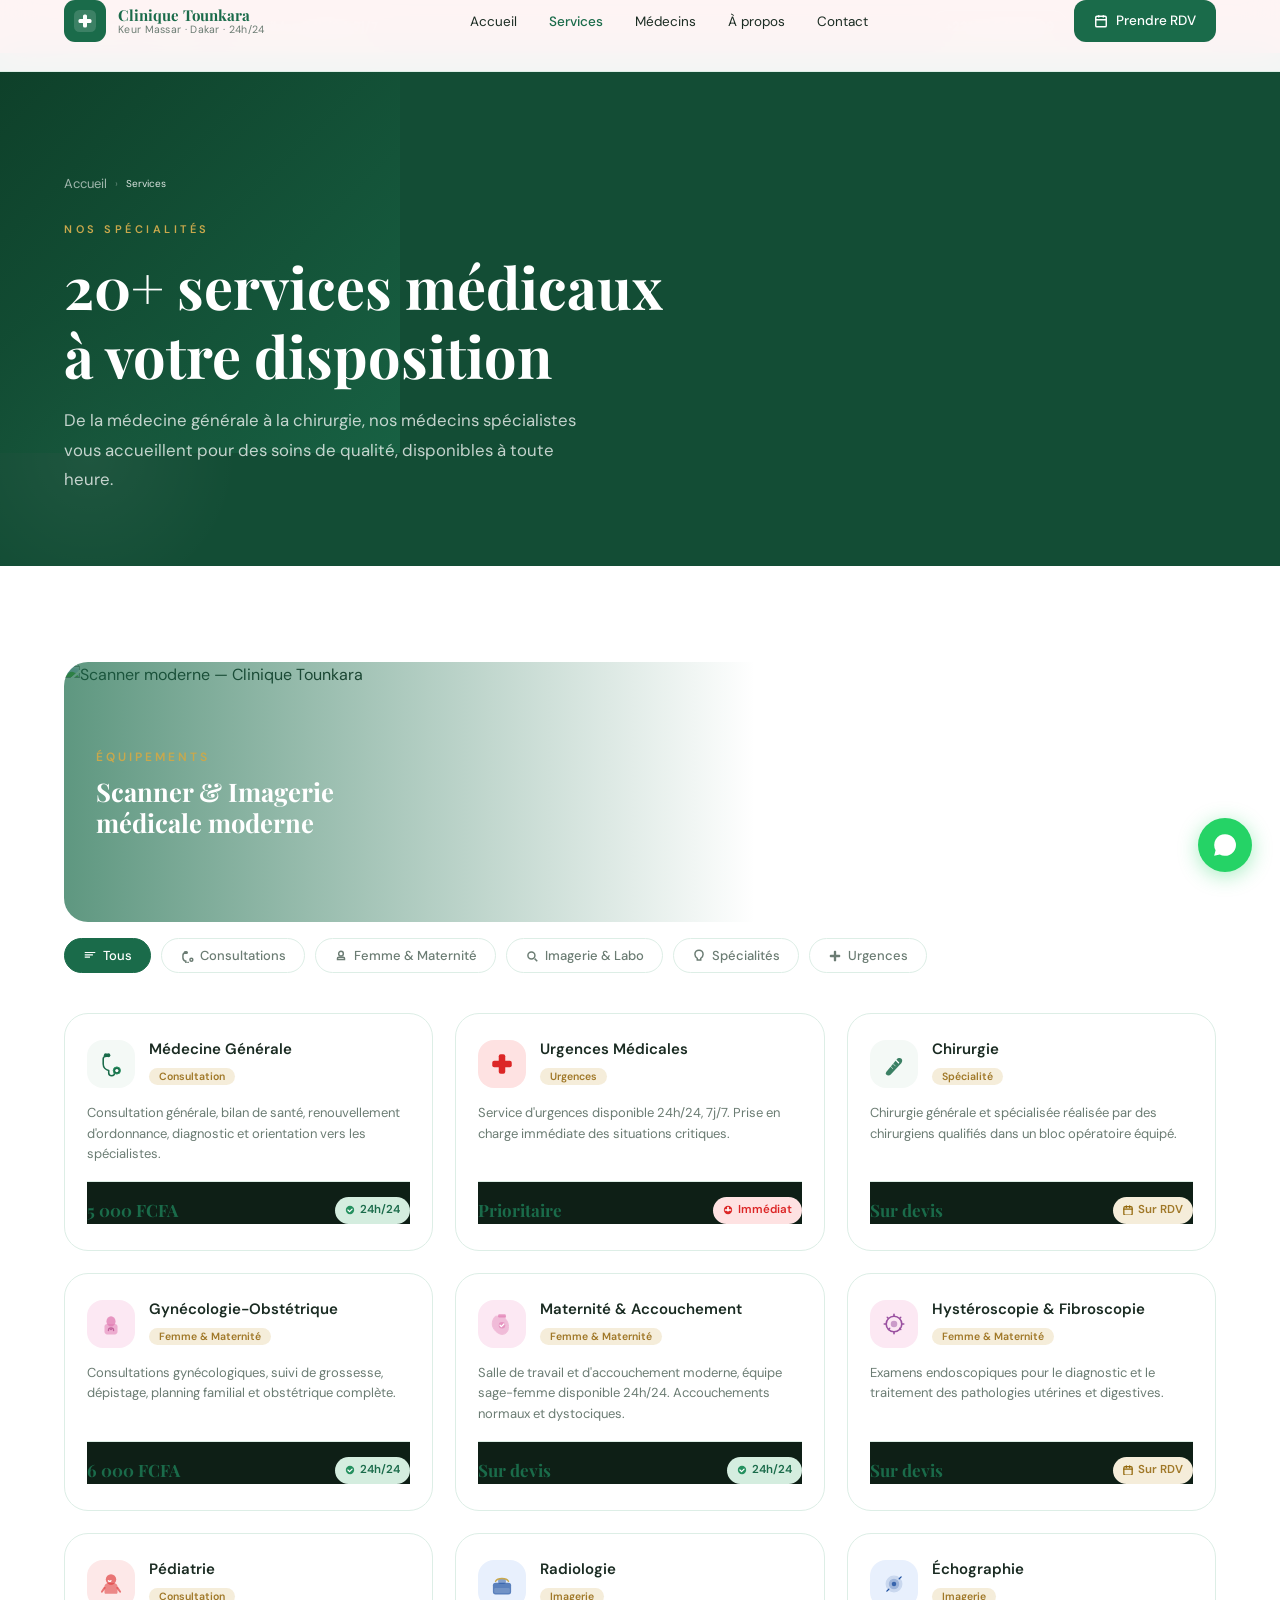
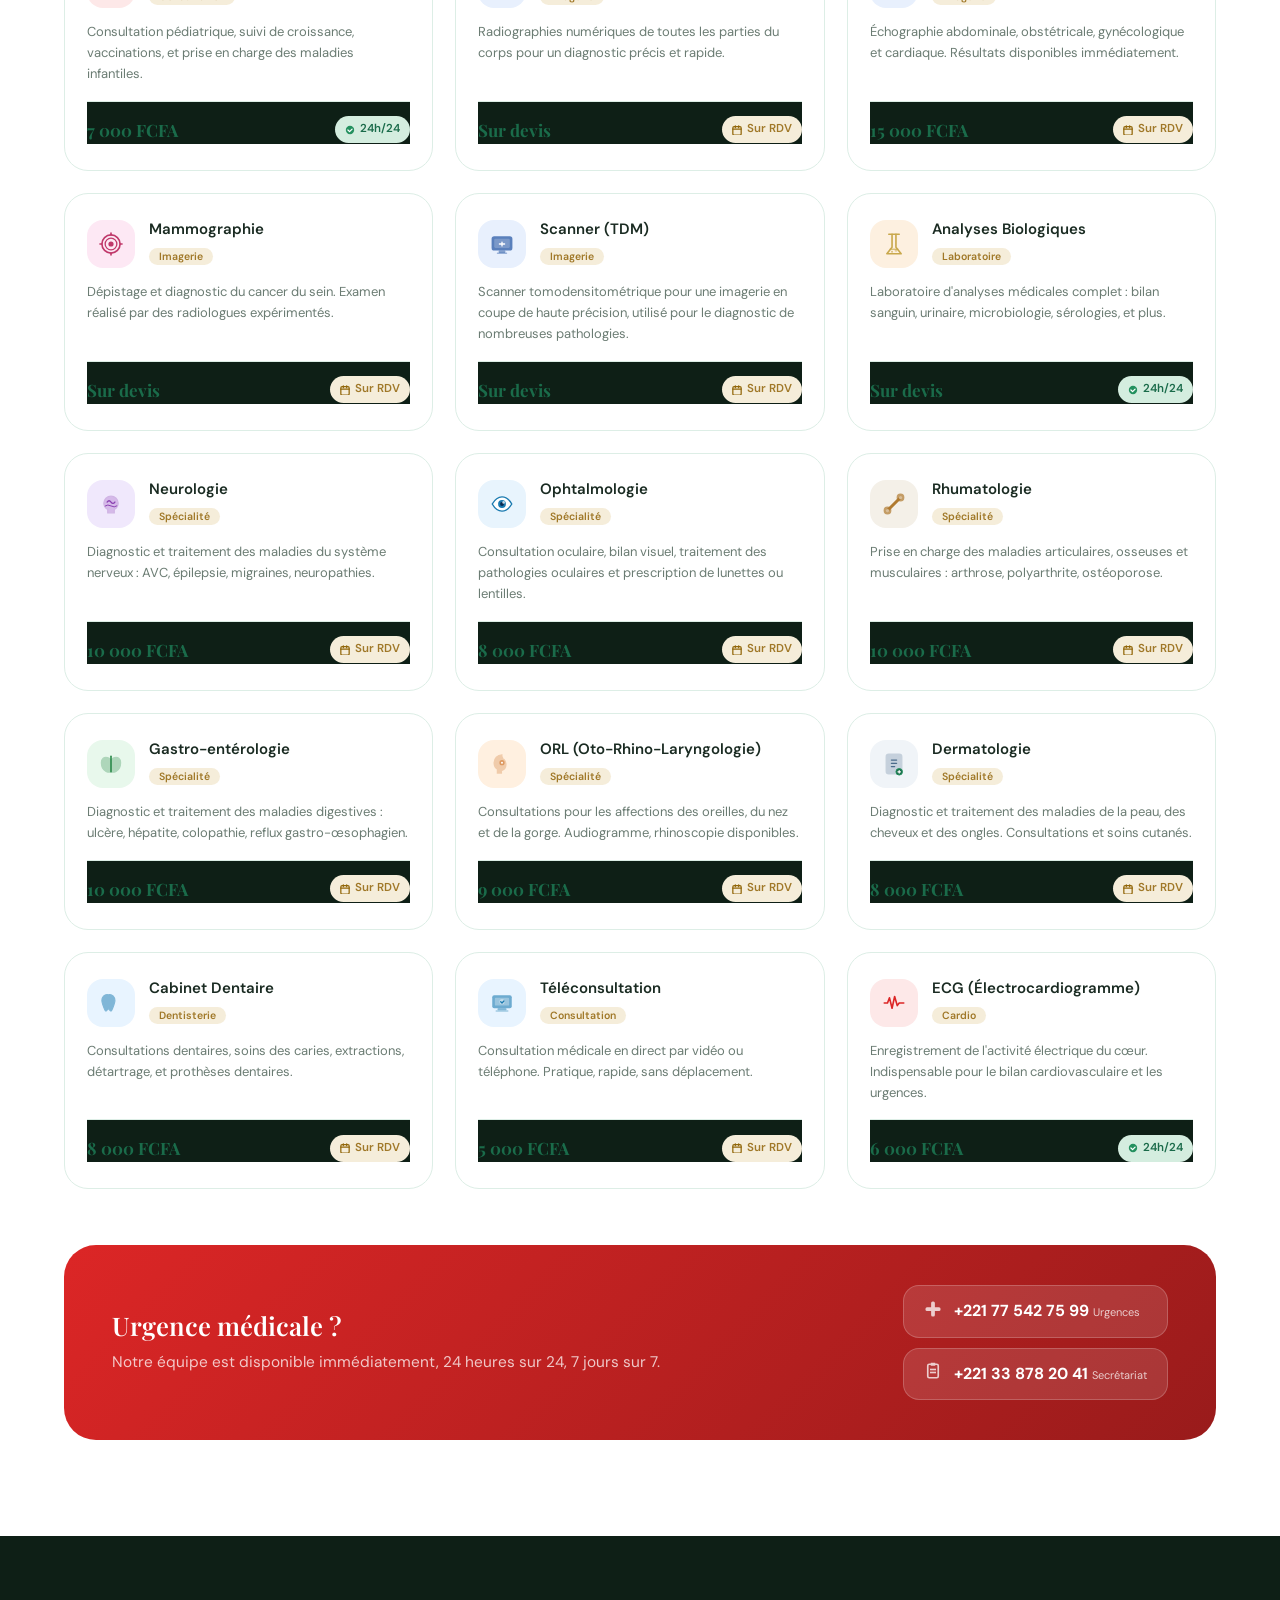
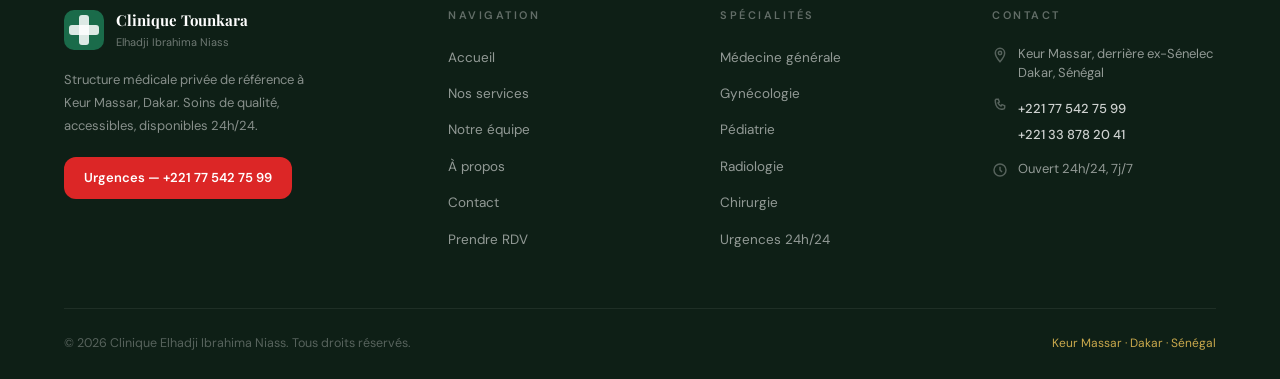
==== commit efa4aab7: "Add styles for dispo-ok, dispo-rdv, and dispo-urg Pour les couleur de fond" ====
--- a/services.html
+++ b/services.html
@@ -18,7 +18,31 @@
       margin-bottom: 40px;
       flex-wrap: wrap;
     }
-
+    
+
+    .dispo-ok {
+      background: var(--vert-light);
+      color: var(--vert);
+      padding: 4px 10px;
+      border-radius: var(--r-full);
+    }
+    
+    .dispo-rdv {
+      background: var(--or-light);
+      color: var(--or-dark);
+      padding: 4px 10px;
+      border-radius: var(--r-full);
+    }
+    
+    .dispo-urg {
+      background: var(--rouge-light);
+      color: var(--rouge);
+      padding: 4px 10px;
+      border-radius: var(--r-full);
+    }
+
+    
+    
     .filter-btn {
       display: inline-flex;
       align-items: center;
--- a/css/style.css
+++ b/css/style.css
@@ -0,0 +1,249 @@
+/* ============================================================
+   CLINIQUE TOUNKARA — style.css
+   Variables globales, reset, typographie, layout de base
+   ============================================================ */
+
+/* ── GOOGLE FONTS ── */
+@import url('https://fonts.googleapis.com/css2?family=Playfair+Display:ital,wght@0,400;0,600;0,700;1,400;1,600&family=DM+Sans:wght@300;400;500;600&display=swap');
+
+/* ── RESET ── */
+*, *::before, *::after {
+  box-sizing: border-box;
+  margin: 0;
+  padding: 0;
+}
+
+/* ── VARIABLES CSS ── */
+:root {
+  /* Couleurs principales */
+  --vert:         #1a6b4a;
+  --vert2:        #24915f;
+  --vert-dark:    #134d35;
+  --vert-light:   #d4eddf;
+  --vert-pale:    #f4f9f6;
+  --or:           #c9a84c;
+  --or-light:     #f5edda;
+  --or-dark:      #a07828;
+
+  /* Couleurs texte */
+  --texte:        #1a2b22;
+  --gris:         #6b7c73;
+  --gris-light:   #e8f0eb;
+  --border:       #ddeee6;
+
+  /* Couleurs fonctionnelles */
+  --rouge:        #dc2626;
+  --rouge-light:  #fee2e2;
+  --blanc:        #ffffff;
+  --fond:         #f4f9f6;
+  --fond-sombre:  #0e1f16;
+
+  /* Polices */
+  --font-display: 'Playfair Display', Georgia, serif;
+  --font-body:    'DM Sans', system-ui, sans-serif;
+
+  /* Rayons */
+  --r-xs:   4px;
+  --r-sm:   8px;
+  --r-md:   12px;
+  --r-lg:   16px;
+  --r-xl:   24px;
+  --r-2xl:  32px;
+  --r-full: 999px;
+
+  /* Ombres */
+  --shadow-xs: 0 1px 4px  rgba(26,107,74,.06);
+  --shadow-sm: 0 2px 10px rgba(26,107,74,.09);
+  --shadow-md: 0 6px 24px rgba(26,107,74,.13);
+  --shadow-lg: 0 16px 48px rgba(26,107,74,.18);
+  --shadow-xl: 0 32px 80px rgba(26,107,74,.22);
+
+  /* Transitions */
+  --transition:      all .22s ease;
+  --transition-slow: all .4s ease;
+
+  /* Layout */
+  --container: 1180px;
+  --nav-height: 72px;
+}
+
+/* ── BASE ── */
+html {
+  scroll-behavior: smooth;
+  font-size: 16px;
+}
+
+body {
+  font-family: var(--font-body);
+  background: var(--blanc);
+  color: var(--texte);
+  line-height: 1.65;
+  -webkit-font-smoothing: antialiased;
+  -moz-osx-font-smoothing: grayscale;
+  overflow-x: hidden;
+}
+
+/* ── CONTAINER ── */
+.container {
+  width: 100%;
+  max-width: var(--container);
+  margin: 0 auto;
+  padding: 0 24px;
+}
+
+/* ── IMAGES ── */
+img {
+  max-width: 100%;
+  height: auto;
+  display: block;
+}
+
+/* ── LIENS ── */
+a {
+  color: inherit;
+  text-decoration: none;
+}
+
+/* ── TYPOGRAPHIE GLOBALE ── */
+h1, h2, h3 {
+  font-family: var(--font-display);
+  line-height: 1.2;
+  color: var(--texte);
+}
+
+h4, h5, h6 {
+  font-family: var(--font-body);
+  font-weight: 600;
+  line-height: 1.4;
+}
+
+h1 { font-size: clamp(2.2rem, 5vw, 3.6rem); font-weight: 700; }
+h2 { font-size: clamp(1.8rem, 3.5vw, 2.6rem); font-weight: 600; }
+h3 { font-size: clamp(1.3rem, 2.5vw, 1.8rem); font-weight: 600; }
+h4 { font-size: 1.1rem; }
+
+p {
+  font-size: .963rem;
+  line-height: 1.75;
+  color: var(--gris);
+}
+
+/* ── EYEBROW LABEL ── */
+.eyebrow {
+  display: inline-block;
+  font-family: var(--font-body);
+  font-size: .688rem;
+  font-weight: 600;
+  letter-spacing: 3.5px;
+  text-transform: uppercase;
+  color: var(--or);
+  margin-bottom: 14px;
+}
+
+.eyebrow-vert {
+  color: var(--vert);
+}
+
+/* ── SECTION PADDING ── */
+.section {
+  padding: 96px 0;
+}
+
+.section-sm {
+  padding: 64px 0;
+}
+
+/* ── SECTION HEADER ── */
+.section-header {
+  margin-bottom: 56px;
+}
+
+.section-header.center {
+  text-align: center;
+  max-width: 620px;
+  margin: 0 auto 56px;
+}
+
+.section-header h2 {
+  margin-bottom: 16px;
+}
+
+.section-header p {
+  font-size: 1.05rem;
+  max-width: 520px;
+}
+
+.section-header.center p {
+  margin: 0 auto;
+}
+
+/* ── DIVIDER ── */
+.divider {
+  width: 56px;
+  height: 3px;
+  background: linear-gradient(90deg, var(--or), var(--vert));
+  border-radius: var(--r-full);
+  margin: 18px 0 24px;
+}
+
+.divider.center {
+  margin: 18px auto 24px;
+}
+
+/* ── FOND ALTERNÉ ── */
+.bg-fond { background: var(--fond); }
+.bg-vert { background: var(--vert); color: var(--blanc); }
+.bg-sombre { background: var(--fond-sombre); color: var(--blanc); }
+
+/* ── ANIMATION CLASSES ── */
+.reveal {
+  opacity: 0;
+  transform: translateY(28px);
+  transition: opacity .6s ease, transform .6s ease;
+}
+
+.reveal.visible {
+  opacity: 1;
+  transform: translateY(0);
+}
+
+.reveal-left {
+  opacity: 0;
+  transform: translateX(-28px);
+  transition: opacity .6s ease, transform .6s ease;
+}
+
+.reveal-left.visible {
+  opacity: 1;
+  transform: translateX(0);
+}
+
+.reveal-right {
+  opacity: 0;
+  transform: translateX(28px);
+  transition: opacity .6s ease, transform .6s ease;
+}
+
+.reveal-right.visible {
+  opacity: 1;
+  transform: translateX(0);
+}
+
+/* Délais en cascade */
+.delay-1 { transition-delay: .1s !important; }
+.delay-2 { transition-delay: .2s !important; }
+.delay-3 { transition-delay: .3s !important; }
+.delay-4 { transition-delay: .4s !important; }
+.delay-5 { transition-delay: .5s !important; }
+
+/* ── SCROLLBAR CUSTOM ── */
+::-webkit-scrollbar { width: 6px; }
+::-webkit-scrollbar-track { background: var(--fond); }
+::-webkit-scrollbar-thumb { background: var(--vert-light); border-radius: 3px; }
+::-webkit-scrollbar-thumb:hover { background: var(--vert); }
+
+/* ── SELECTION ── */
+::selection {
+  background: var(--vert-light);
+  color: var(--vert-dark);
+}
--- a/css/components.css
+++ b/css/components.css
@@ -0,0 +1,1144 @@
+/* ============================================================
+   CLINIQUE TOUNKARA — components.css
+   Tous les composants réutilisables : navbar, boutons, cartes,
+   formulaires, bandeau urgences, footer
+   ============================================================ */
+
+/* ══════════════════════════════════════════════
+   NAVBAR
+   ══════════════════════════════════════════════ */
+.navbar {
+  position: fixed;
+  top: 0;
+  left: 0;
+  right: 0;
+  z-index: 1000;
+  height: var(--nav-height);
+  background: rgba(255,255,255,.95);
+  backdrop-filter: blur(16px);
+  -webkit-backdrop-filter: blur(16px);
+  border-bottom: 1px solid var(--border);
+  transition: box-shadow .3s ease, background .3s ease;
+}
+
+.navbar.scrolled {
+  box-shadow: var(--shadow-md);
+}
+
+.navbar-inner {
+  display: flex;
+  align-items: center;
+  justify-content: space-between;
+  height: 100%;
+  gap: 24px;
+}
+
+/* Logo */
+.navbar-logo {
+  display: flex;
+  align-items: center;
+  gap: 12px;
+  flex-shrink: 0;
+}
+
+.navbar-logo-icon {
+  width: 42px;
+  height: 42px;
+  background: var(--vert);
+  border-radius: 11px;
+  display: flex;
+  align-items: center;
+  justify-content: center;
+  flex-shrink: 0;
+}
+
+.navbar-logo-icon svg {
+  width: 22px;
+  height: 22px;
+  fill: var(--blanc);
+}
+
+.navbar-logo-text {
+  line-height: 1.2;
+}
+
+.navbar-logo-name {
+  font-family: var(--font-display);
+  font-size: 15px;
+  font-weight: 700;
+  color: var(--vert);
+  display: block;
+}
+
+.navbar-logo-sub {
+  font-size: 10.5px;
+  color: var(--gris);
+  display: block;
+  letter-spacing: .3px;
+}
+
+/* Nav links */
+.navbar-links {
+  display: flex;
+  align-items: center;
+  gap: 4px;
+  list-style: none;
+}
+
+.navbar-links a {
+  font-family: var(--font-body);
+  font-size: 13.5px;
+  font-weight: 400;
+  color: var(--texte);
+  padding: 8px 14px;
+  border-radius: var(--r-md);
+  transition: var(--transition);
+}
+
+.navbar-links a:hover {
+  color: var(--vert);
+  background: var(--vert-pale);
+}
+
+.navbar-links a.active {
+  color: var(--vert);
+  font-weight: 500;
+}
+
+/* CTA bouton navbar */
+.navbar-cta {
+  display: inline-flex;
+  align-items: center;
+  gap: 8px;
+  background: var(--vert);
+  color: var(--blanc) !important;
+  padding: 10px 20px !important;
+  border-radius: var(--r-md) !important;
+  font-weight: 500 !important;
+  font-size: 13.5px !important;
+  transition: var(--transition) !important;
+  white-space: nowrap;
+  flex-shrink: 0;
+}
+
+.navbar-cta:hover {
+  background: var(--vert2) !important;
+  transform: translateY(-1px);
+  box-shadow: var(--shadow-sm) !important;
+}
+
+/* Hamburger */
+.navbar-hamburger {
+  display: none;
+  flex-direction: column;
+  justify-content: center;
+  align-items: center;
+  gap: 5px;
+  width: 42px;
+  height: 42px;
+  background: none;
+  border: 1.5px solid var(--border);
+  border-radius: var(--r-md);
+  cursor: pointer;
+  transition: var(--transition);
+  flex-shrink: 0;
+}
+
+.navbar-hamburger span {
+  display: block;
+  width: 20px;
+  height: 2px;
+  background: var(--texte);
+  border-radius: 2px;
+  transition: var(--transition);
+}
+
+.navbar-hamburger.open span:nth-child(1) {
+  transform: translateY(7px) rotate(45deg);
+}
+.navbar-hamburger.open span:nth-child(2) {
+  opacity: 0;
+  transform: scaleX(0);
+}
+.navbar-hamburger.open span:nth-child(3) {
+  transform: translateY(-7px) rotate(-45deg);
+}
+
+/* Mobile menu */
+.navbar-mobile {
+  display: none;
+  position: fixed;
+  top: var(--nav-height);
+  left: 0;
+  right: 0;
+  background: var(--blanc);
+  border-bottom: 1px solid var(--border);
+  padding: 16px 24px 24px;
+  z-index: 999;
+  box-shadow: var(--shadow-lg);
+  transform: translateY(-10px);
+  opacity: 0;
+  pointer-events: none;
+  transition: transform .3s ease, opacity .3s ease;
+}
+
+.navbar-mobile.open {
+  display: block;
+  transform: translateY(0);
+  opacity: 1;
+  pointer-events: all;
+}
+
+.navbar-mobile a {
+  display: block;
+  font-size: 15px;
+  font-weight: 400;
+  color: var(--texte);
+  padding: 12px 16px;
+  border-radius: var(--r-md);
+  margin-bottom: 4px;
+  transition: var(--transition);
+}
+
+.navbar-mobile a:hover {
+  background: var(--fond);
+  color: var(--vert);
+}
+
+.navbar-mobile .mobile-cta {
+  display: flex;
+  align-items: center;
+  justify-content: center;
+  gap: 8px;
+  background: var(--vert);
+  color: var(--blanc) !important;
+  font-weight: 500 !important;
+  margin-top: 8px;
+  text-align: center;
+}
+
+.navbar-mobile .mobile-cta:hover {
+  background: var(--vert2) !important;
+}
+
+/* ══════════════════════════════════════════════
+   BANDEAU URGENCES
+   ══════════════════════════════════════════════ */
+.urgence-bar {
+  background: var(--rouge);
+  padding: 10px 0;
+  position: relative;
+  z-index: 999;
+}
+
+.urgence-bar-inner {
+  display: flex;
+  align-items: center;
+  justify-content: space-between;
+  gap: 16px;
+  flex-wrap: wrap;
+}
+
+.urgence-bar-left {
+  display: flex;
+  align-items: center;
+  gap: 10px;
+  color: var(--blanc);
+  font-size: 13px;
+  font-weight: 500;
+}
+
+.urgence-bar-left .pulse-dot {
+  width: 8px;
+  height: 8px;
+  background: var(--blanc);
+  border-radius: 50%;
+  animation: pulse-dot 1.5s ease infinite;
+  flex-shrink: 0;
+}
+
+@keyframes pulse-dot {
+  0%, 100% { transform: scale(1); opacity: 1; }
+  50% { transform: scale(1.4); opacity: .7; }
+}
+
+.urgence-nums {
+  display: flex;
+  align-items: center;
+  gap: 8px;
+  flex-wrap: wrap;
+}
+
+.urgence-num {
+  display: inline-flex;
+  align-items: center;
+  gap: 6px;
+  color: var(--blanc);
+  font-weight: 600;
+  font-size: 13px;
+  padding: 5px 14px;
+  border: 1.5px solid rgba(255,255,255,.4);
+  border-radius: var(--r-full);
+  transition: var(--transition);
+  white-space: nowrap;
+}
+
+.urgence-num:hover {
+  background: rgba(255,255,255,.2);
+  border-color: rgba(255,255,255,.7);
+}
+
+/* Bandeau flottant visible sur mobile (sticky) */
+.urgence-sticky {
+  position: fixed;
+  bottom: 0;
+  left: 0;
+  right: 0;
+  z-index: 998;
+  background: var(--rouge);
+  padding: 12px 20px;
+  display: none;
+  align-items: center;
+  justify-content: space-between;
+  gap: 10px;
+  box-shadow: 0 -4px 20px rgba(220,38,38,.25);
+}
+
+.urgence-sticky span {
+  color: rgba(255,255,255,.9);
+  font-size: 12px;
+  font-weight: 500;
+}
+
+.urgence-sticky a {
+  display: inline-flex;
+  align-items: center;
+  gap: 6px;
+  background: var(--blanc);
+  color: var(--rouge);
+  font-weight: 700;
+  font-size: 14px;
+  padding: 9px 18px;
+  border-radius: var(--r-md);
+  transition: var(--transition);
+}
+
+.urgence-sticky a:hover {
+  background: var(--rouge-light);
+}
+
+/* ══════════════════════════════════════════════
+   BOUTONS
+   ══════════════════════════════════════════════ */
+.btn {
+  display: inline-flex;
+  align-items: center;
+  justify-content: center;
+  gap: 8px;
+  font-family: var(--font-body);
+  font-size: 14px;
+  font-weight: 500;
+  padding: 13px 28px;
+  border-radius: var(--r-md);
+  border: none;
+  cursor: pointer;
+  text-decoration: none;
+  transition: var(--transition);
+  line-height: 1;
+  white-space: nowrap;
+}
+
+.btn-primary {
+  background: var(--vert);
+  color: var(--blanc);
+}
+.btn-primary:hover {
+  background: var(--vert2);
+  transform: translateY(-2px);
+  box-shadow: var(--shadow-md);
+}
+
+.btn-outline {
+  background: transparent;
+  color: var(--vert);
+  border: 1.5px solid var(--vert);
+}
+.btn-outline:hover {
+  background: var(--vert-light);
+}
+
+.btn-white {
+  background: var(--blanc);
+  color: var(--vert);
+}
+.btn-white:hover {
+  background: var(--vert-pale);
+  transform: translateY(-2px);
+  box-shadow: var(--shadow-sm);
+}
+
+.btn-outline-white {
+  background: transparent;
+  color: var(--blanc);
+  border: 1.5px solid rgba(255,255,255,.5);
+}
+.btn-outline-white:hover {
+  background: rgba(255,255,255,.1);
+  border-color: var(--blanc);
+}
+
+.btn-danger {
+  background: var(--rouge);
+  color: var(--blanc);
+}
+.btn-danger:hover {
+  background: #b91c1c;
+  transform: translateY(-2px);
+}
+
+.btn-lg {
+  padding: 16px 36px;
+  font-size: 15.5px;
+  border-radius: var(--r-lg);
+}
+
+.btn-sm {
+  padding: 9px 18px;
+  font-size: 12.5px;
+}
+
+.btn-pill { border-radius: var(--r-full) !important; }
+
+/* ══════════════════════════════════════════════
+   CARTES SERVICES
+   ══════════════════════════════════════════════ */
+.service-card {
+  background: var(--blanc);
+  border-radius: var(--r-xl);
+  border: 1px solid var(--border);
+  padding: 28px 24px;
+  transition: var(--transition-slow);
+  cursor: default;
+  display: flex;
+  flex-direction: column;
+  height: 100%;
+}
+
+.service-card:hover {
+  border-color: var(--vert-light);
+  box-shadow: var(--shadow-md);
+  transform: translateY(-4px);
+}
+
+.service-card-icon {
+  width: 52px;
+  height: 52px;
+  background: var(--vert-pale);
+  border-radius: var(--r-lg);
+  display: flex;
+  align-items: center;
+  justify-content: center;
+  margin-bottom: 18px;
+  font-size: 24px;
+  transition: var(--transition);
+}
+
+.service-card:hover .service-card-icon {
+  background: var(--vert-light);
+}
+
+.service-card h3 {
+  font-family: var(--font-body);
+  font-size: 15px;
+  font-weight: 600;
+  color: var(--texte);
+  margin-bottom: 8px;
+  line-height: 1.3;
+}
+
+.service-card p {
+  font-size: 13px;
+  line-height: 1.6;
+  color: var(--gris);
+  flex: 1;
+}
+
+.service-card-footer {
+  display: flex;
+  align-items: center;
+  justify-content: space-between;
+  margin-top: 18px;
+  padding-top: 16px;
+  border-top: 1px solid var(--border);
+}
+
+.service-price {
+  font-family: var(--font-display);
+  font-size: 17px;
+  font-weight: 700;
+  color: var(--vert);
+}
+
+.service-dispo {
+  display: inline-flex;
+  align-items: center;
+  gap: 5px;
+  font-size: 11px;
+  font-weight: 600;
+  color: var(--vert);
+  background: var(--vert-light);
+  padding: 4px 10px;
+  border-radius: var(--r-full);
+}
+
+/* ══════════════════════════════════════════════
+   CARTES MÉDECINS
+   ══════════════════════════════════════════════ */
+.doctor-card {
+  background: var(--blanc);
+  border-radius: var(--r-xl);
+  border: 1px solid var(--border);
+  overflow: hidden;
+  transition: var(--transition-slow);
+}
+
+.doctor-card:hover {
+  box-shadow: var(--shadow-md);
+  transform: translateY(-4px);
+  border-color: var(--vert-light);
+}
+
+.doctor-card-img {
+  width: 100%;
+  aspect-ratio: 4/3;
+  background: linear-gradient(135deg, var(--vert-pale), var(--vert-light));
+  display: flex;
+  align-items: center;
+  justify-content: center;
+  font-size: 56px;
+  position: relative;
+  overflow: hidden;
+}
+
+.doctor-card-img::after {
+  content: '';
+  position: absolute;
+  inset: 0;
+  background: linear-gradient(to bottom, transparent 60%, rgba(26,107,74,.1) 100%);
+}
+
+.doctor-card-body {
+  padding: 20px;
+}
+
+.doctor-card-body h3 {
+  font-family: var(--font-body);
+  font-size: 15px;
+  font-weight: 600;
+  color: var(--texte);
+  margin-bottom: 4px;
+}
+
+.doctor-specialty {
+  font-size: 12.5px;
+  color: var(--vert);
+  font-weight: 500;
+  margin-bottom: 12px;
+}
+
+.doctor-schedule {
+  display: flex;
+  flex-wrap: wrap;
+  gap: 6px;
+}
+
+.schedule-tag {
+  font-size: 11px;
+  color: var(--gris);
+  background: var(--fond);
+  padding: 3px 10px;
+  border-radius: var(--r-full);
+  border: 1px solid var(--border);
+}
+
+/* ══════════════════════════════════════════════
+   CARTES CONTACT
+   ══════════════════════════════════════════════ */
+.contact-card {
+  background: var(--blanc);
+  border-radius: var(--r-xl);
+  border: 1px solid var(--border);
+  padding: 24px;
+  display: flex;
+  align-items: flex-start;
+  gap: 16px;
+  transition: var(--transition);
+}
+
+.contact-card:hover {
+  box-shadow: var(--shadow-sm);
+  border-color: var(--vert-light);
+}
+
+.contact-card-icon {
+  width: 48px;
+  height: 48px;
+  background: var(--vert-pale);
+  border-radius: var(--r-lg);
+  display: flex;
+  align-items: center;
+  justify-content: center;
+  font-size: 22px;
+  flex-shrink: 0;
+}
+
+.contact-card-body strong {
+  font-size: 13px;
+  font-weight: 600;
+  color: var(--texte);
+  display: block;
+  margin-bottom: 4px;
+}
+
+.contact-card-body span,
+.contact-card-body p {
+  font-size: 13px;
+  color: var(--gris);
+  margin: 0;
+  line-height: 1.5;
+}
+
+.contact-card-body a {
+  color: var(--vert);
+  font-weight: 600;
+  font-size: 14px;
+  transition: var(--transition);
+}
+
+.contact-card-body a:hover {
+  color: var(--vert2);
+}
+
+/* ══════════════════════════════════════════════
+   CARTES STAT
+   ══════════════════════════════════════════════ */
+.stat-card {
+  background: rgba(255,255,255,.08);
+  border-radius: var(--r-xl);
+  border: 1px solid rgba(255,255,255,.12);
+  padding: 28px 24px;
+  text-align: center;
+  transition: var(--transition);
+}
+
+.stat-card:hover {
+  background: rgba(255,255,255,.12);
+  transform: translateY(-2px);
+}
+
+.stat-num {
+  font-family: var(--font-display);
+  font-size: 2.8rem;
+  font-weight: 700;
+  color: var(--blanc);
+  line-height: 1;
+  margin-bottom: 8px;
+}
+
+.stat-num .stat-unit {
+  font-size: 1.4rem;
+  opacity: .7;
+}
+
+.stat-label {
+  font-size: 13px;
+  color: rgba(255,255,255,.65);
+  font-weight: 400;
+}
+
+/* Version sur fond clair */
+.stat-card-light {
+  background: var(--blanc);
+  border: 1px solid var(--border);
+}
+
+.stat-card-light .stat-num {
+  color: var(--vert);
+}
+
+.stat-card-light .stat-label {
+  color: var(--gris);
+}
+
+/* ══════════════════════════════════════════════
+   BADGES
+   ══════════════════════════════════════════════ */
+.badge {
+  display: inline-flex;
+  align-items: center;
+  gap: 6px;
+  font-size: 12px;
+  font-weight: 500;
+  padding: 4px 12px;
+  border-radius: var(--r-full);
+}
+
+.badge-dot {
+  width: 6px;
+  height: 6px;
+  border-radius: 50%;
+  flex-shrink: 0;
+}
+
+.badge-vert { background: var(--vert-light); color: var(--vert); }
+.badge-vert .badge-dot { background: var(--vert2); }
+.badge-or { background: var(--or-light); color: var(--or-dark); }
+.badge-or .badge-dot { background: var(--or); }
+.badge-rouge { background: var(--rouge-light); color: var(--rouge); }
+.badge-rouge .badge-dot { background: var(--rouge); }
+
+/* ══════════════════════════════════════════════
+   FORMULAIRES
+   ══════════════════════════════════════════════ */
+.form-group {
+  display: flex;
+  flex-direction: column;
+  gap: 6px;
+}
+
+.form-label {
+  font-size: 13.5px;
+  font-weight: 500;
+  color: var(--texte);
+}
+
+.form-label .required {
+  color: var(--rouge);
+  margin-left: 3px;
+}
+
+.form-input,
+.form-select,
+.form-textarea {
+  width: 100%;
+  padding: 12px 16px;
+  border: 1.5px solid var(--border);
+  border-radius: var(--r-md);
+  font-family: var(--font-body);
+  font-size: 14px;
+  color: var(--texte);
+  background: var(--blanc);
+  transition: var(--transition);
+  outline: none;
+  appearance: none;
+  -webkit-appearance: none;
+}
+
+.form-input:focus,
+.form-select:focus,
+.form-textarea:focus {
+  border-color: var(--vert);
+  box-shadow: 0 0 0 3px rgba(26,107,74,.1);
+}
+
+.form-input::placeholder,
+.form-textarea::placeholder {
+  color: #b0bdb6;
+}
+
+.form-select {
+  background-image: url("data:image/svg+xml,%3Csvg xmlns='http://www.w3.org/2000/svg' width='16' height='16' viewBox='0 0 24 24' fill='none' stroke='%236b7c73' stroke-width='2'%3E%3Cpath d='m6 9 6 6 6-6'/%3E%3C/svg%3E");
+  background-repeat: no-repeat;
+  background-position: right 14px center;
+  padding-right: 44px;
+  cursor: pointer;
+}
+
+.form-textarea {
+  min-height: 120px;
+  resize: vertical;
+}
+
+.form-hint {
+  font-size: 12px;
+  color: var(--gris);
+}
+
+.form-error {
+  font-size: 12px;
+  color: var(--rouge);
+  display: flex;
+  align-items: center;
+  gap: 5px;
+}
+
+.form-input.error { border-color: var(--rouge); }
+.form-input.error:focus { box-shadow: 0 0 0 3px rgba(220,38,38,.1); }
+.form-input.success { border-color: var(--vert2); }
+
+/* Form grid */
+.form-grid {
+  display: grid;
+  grid-template-columns: 1fr 1fr;
+  gap: 20px;
+}
+
+.form-grid .full { grid-column: 1 / -1; }
+
+/* Success message */
+.form-success {
+  display: none;
+  background: var(--vert-pale);
+  border: 1.5px solid var(--vert-light);
+  border-radius: var(--r-lg);
+  padding: 24px;
+  text-align: center;
+}
+
+.form-success.show { display: block; }
+.form-success .icon { font-size: 40px; margin-bottom: 12px; }
+.form-success h3 { font-family: var(--font-body); font-size: 16px; font-weight: 600; margin-bottom: 6px; }
+.form-success p { font-size: 14px; margin: 0; }
+
+/* ══════════════════════════════════════════════
+   PAGE HEADER (pages internes)
+   ══════════════════════════════════════════════ */
+.page-hero {
+  background: linear-gradient(135deg, var(--vert-dark) 0%, var(--vert) 100%);
+  padding: 120px 0 72px;
+  position: relative;
+  overflow: hidden;
+}
+
+.page-hero::before {
+  content: '';
+  position: absolute;
+  top: -60px;
+  right: -80px;
+  width: 400px;
+  height: 400px;
+  background: radial-gradient(circle, rgba(201,168,76,.12) 0%, transparent 70%);
+  pointer-events: none;
+}
+
+.page-hero::after {
+  content: '';
+  position: absolute;
+  bottom: -40px;
+  left: -60px;
+  width: 300px;
+  height: 300px;
+  background: radial-gradient(circle, rgba(255,255,255,.05) 0%, transparent 70%);
+  pointer-events: none;
+}
+
+.page-hero-inner {
+  position: relative;
+  z-index: 2;
+}
+
+.page-hero .eyebrow {
+  color: var(--or);
+}
+
+.page-hero h1 {
+  color: var(--blanc);
+  margin-bottom: 16px;
+}
+
+.page-hero p {
+  color: rgba(255,255,255,.75);
+  font-size: 1.05rem;
+  max-width: 540px;
+}
+
+/* Breadcrumb */
+.breadcrumb {
+  display: flex;
+  align-items: center;
+  gap: 8px;
+  margin-bottom: 20px;
+  font-size: 13px;
+}
+
+.breadcrumb a {
+  color: rgba(255,255,255,.55);
+  transition: var(--transition);
+}
+
+.breadcrumb a:hover { color: rgba(255,255,255,.9); }
+
+.breadcrumb span {
+  color: rgba(255,255,255,.3);
+  font-size: 10px;
+}
+
+.breadcrumb .current {
+  color: rgba(255,255,255,.85);
+}
+
+/* ══════════════════════════════════════════════
+   FOOTER
+   ══════════════════════════════════════════════ */
+.footer {
+  background: var(--fond-sombre);
+  padding: 72px 0 0;
+  color: rgba(255,255,255,.7);
+}
+
+.footer-grid {
+  display: grid;
+  grid-template-columns: 1.5fr 1fr 1fr 1fr;
+  gap: 48px;
+  padding-bottom: 56px;
+  border-bottom: 1px solid rgba(255,255,255,.07);
+}
+
+/* Footer brand */
+.footer-brand {}
+
+.footer-logo {
+  display: flex;
+  align-items: center;
+  gap: 12px;
+  margin-bottom: 18px;
+}
+
+.footer-logo-icon {
+  width: 40px;
+  height: 40px;
+  background: var(--vert);
+  border-radius: 10px;
+  display: flex;
+  align-items: center;
+  justify-content: center;
+  font-size: 20px;
+  flex-shrink: 0;
+}
+
+.footer-logo-name {
+  font-family: var(--font-display);
+  font-size: 15px;
+  font-weight: 700;
+  color: var(--blanc);
+}
+
+.footer-logo-sub {
+  font-size: 11px;
+  color: rgba(255,255,255,.4);
+}
+
+.footer-brand p {
+  font-size: 13px;
+  line-height: 1.75;
+  color: rgba(255,255,255,.5);
+  max-width: 260px;
+}
+
+.footer-urgence-btn {
+  display: inline-flex;
+  align-items: center;
+  gap: 8px;
+  background: var(--rouge);
+  color: var(--blanc);
+  font-size: 13px;
+  font-weight: 600;
+  padding: 10px 20px;
+  border-radius: var(--r-md);
+  margin-top: 20px;
+  transition: var(--transition);
+}
+
+.footer-urgence-btn:hover {
+  background: #b91c1c;
+  transform: translateY(-1px);
+}
+
+/* Footer colonnes */
+.footer-col h4 {
+  font-family: var(--font-body);
+  font-size: 11px;
+  font-weight: 600;
+  letter-spacing: 2.5px;
+  text-transform: uppercase;
+  color: rgba(255,255,255,.35);
+  margin-bottom: 20px;
+}
+
+.footer-col ul {
+  list-style: none;
+  display: flex;
+  flex-direction: column;
+  gap: 10px;
+}
+
+.footer-col ul li a {
+  font-size: 13.5px;
+  color: rgba(255,255,255,.55);
+  transition: var(--transition);
+}
+
+.footer-col ul li a:hover {
+  color: var(--blanc);
+}
+
+.footer-contact-item {
+  display: flex;
+  align-items: flex-start;
+  gap: 10px;
+  margin-bottom: 12px;
+}
+
+.footer-contact-item .fci {
+  font-size: 16px;
+  flex-shrink: 0;
+  margin-top: 1px;
+  opacity: .6;
+}
+
+.footer-contact-item p {
+  font-size: 13px;
+  color: rgba(255,255,255,.55);
+  line-height: 1.5;
+  margin: 0;
+}
+
+.footer-contact-item a {
+  color: rgba(255,255,255,.8);
+  font-weight: 500;
+  font-size: 13px;
+  transition: var(--transition);
+}
+
+.footer-contact-item a:hover { color: var(--blanc); }
+
+/* Footer bottom */
+.footer-bottom {
+  padding: 24px 0;
+  display: flex;
+  align-items: center;
+  justify-content: space-between;
+  gap: 16px;
+  flex-wrap: wrap;
+}
+
+.footer-bottom p {
+  font-size: 12.5px;
+  color: rgba(255,255,255,.3);
+  margin: 0;
+}
+
+.footer-bottom span {
+  color: var(--or);
+  font-size: 12px;
+}
+
+/* ══════════════════════════════════════════════
+   TOAST NOTIFICATION
+   ══════════════════════════════════════════════ */
+.toast {
+  position: fixed;
+  bottom: 28px;
+  right: 28px;
+  background: var(--texte);
+  color: var(--blanc);
+  padding: 14px 22px;
+  border-radius: var(--r-lg);
+  font-size: 13.5px;
+  font-weight: 500;
+  box-shadow: var(--shadow-xl);
+  opacity: 0;
+  transform: translateY(12px) scale(.97);
+  transition: all .3s cubic-bezier(.34,1.56,.64,1);
+  pointer-events: none;
+  z-index: 9999;
+  display: flex;
+  align-items: center;
+  gap: 10px;
+}
+
+.toast.show {
+  opacity: 1;
+  transform: translateY(0) scale(1);
+}
+
+/* ══════════════════════════════════════════════
+   WHATSAPP FLOAT
+   ══════════════════════════════════════════════ */
+.whatsapp-float {
+  position: fixed;
+  bottom: 28px;
+  right: 28px;
+  width: 54px;
+  height: 54px;
+  background: #25d366;
+  border-radius: 50%;
+  display: flex;
+  align-items: center;
+  justify-content: center;
+  box-shadow: 0 4px 20px rgba(37,211,102,.4);
+  z-index: 997;
+  transition: var(--transition);
+  font-size: 26px;
+}
+
+.whatsapp-float:hover {
+  transform: scale(1.1);
+  box-shadow: 0 6px 28px rgba(37,211,102,.5);
+}
+
+/* ══════════════════════════════════════════════
+   GRID UTILITIES
+   ══════════════════════════════════════════════ */
+.grid-2 {
+  display: grid;
+  grid-template-columns: repeat(2, 1fr);
+  gap: 24px;
+}
+
+.grid-3 {
+  display: grid;
+  grid-template-columns: repeat(3, 1fr);
+  gap: 24px;
+}
+
+.grid-4 {
+  display: grid;
+  grid-template-columns: repeat(4, 1fr);
+  gap: 20px;
+}
+
+/* Google Maps container */
+.map-container {
+  width: 100%;
+  height: 420px;
+  border-radius: var(--r-xl);
+  overflow: hidden;
+  border: 1px solid var(--border);
+  box-shadow: var(--shadow-sm);
+}
+
+.map-container iframe {
+  width: 100%;
+  height: 100%;
+  border: 0;
+}
+
+/* ── PAGE HERO avec image de fond réelle ── */
+.page-hero[style*="background-image"] {
+  background-color: var(--vert-dark);
+}
+.page-hero[style*="background-image"]::before {
+  content: '';
+  position: absolute;
+  inset: 0;
+  background: linear-gradient(135deg, rgba(13,61,39,.85) 0%, rgba(26,107,74,.65) 100%);
+  z-index: 1;
+}
+.page-hero[style*="background-image"] .page-hero-inner {
+  position: relative;
+  z-index: 2;
+}
+.page-hero[style*="background-image"] .breadcrumb a { color: rgba(255,255,255,.6); }
+.page-hero[style*="background-image"] .breadcrumb span { color: rgba(255,255,255,.35); }
+.page-hero[style*="background-image"] .breadcrumb .current { color: rgba(255,255,255,.85); }
--- a/css/responsive.css
+++ b/css/responsive.css
@@ -0,0 +1,234 @@
+/* ============================================================
+   CLINIQUE TOUNKARA — responsive.css  v2
+   Mobile-first — testé iPhone SE → Desktop 1440px
+   ============================================================ */
+
+/* ══════════════════════════════════════════
+   TABLET : ≤ 1023px
+   ══════════════════════════════════════════ */
+@media (max-width: 1023px) {
+
+  .container { padding: 0 20px; }
+
+  /* Navbar */
+  .navbar-links, .navbar-cta { display: none !important; }
+  .navbar-hamburger { display: flex !important; }
+
+  /* Footer */
+  .footer-grid { grid-template-columns: 1fr 1fr; gap: 36px; }
+
+  /* Grilles */
+  .grid-4 { grid-template-columns: repeat(2, 1fr); }
+
+  /* Sections */
+  .section { padding: 72px 0; }
+
+  /* Urgence bar */
+  .urgence-bar-inner { flex-direction: column; align-items: flex-start; gap: 10px; }
+  .urgence-sticky { display: flex !important; }
+
+  /* Page hero interne */
+  .page-hero { padding: 100px 0 56px; }
+
+  /* Layouts split */
+  .pres-grid,
+  .about-split,
+  .contact-layout,
+  .rdv-layout { grid-template-columns: 1fr !important; gap: 40px; }
+
+  .pres-float, .hero-panel { display: none !important; }
+}
+
+/* ══════════════════════════════════════════
+   MOBILE : ≤ 767px
+   ══════════════════════════════════════════ */
+@media (max-width: 767px) {
+
+  /* Typographie fluide */
+  h1 { font-size: clamp(1.7rem, 7vw, 2.2rem) !important; }
+  h2 { font-size: clamp(1.4rem, 6vw, 1.9rem) !important; }
+  h3 { font-size: clamp(1.1rem, 5vw, 1.4rem) !important; }
+
+  /* Conteneur */
+  .container { padding: 0 16px; }
+
+  /* Sections */
+  .section    { padding: 52px 0; }
+  .section-sm { padding: 36px 0; }
+
+  /* Section header */
+  .section-header { margin-bottom: 32px; }
+  .section-header p { font-size: .95rem; }
+
+  /* Toutes les grilles en 1 col */
+  .grid-2, .grid-3, .grid-4,
+  .services-grid-home,
+  .services-full-grid,
+  .medecins-grid,
+  .temo-grid { grid-template-columns: 1fr !important; gap: 16px !important; }
+
+  /* Formulaire 1 col */
+  .form-grid { grid-template-columns: 1fr; }
+  .form-grid .full { grid-column: 1; }
+
+  /* Footer */
+  .footer-grid { grid-template-columns: 1fr; gap: 28px; }
+  .footer-bottom { flex-direction: column; text-align: center; gap: 8px; }
+  .footer { padding: 52px 0 0; }
+
+  /* Urgence bar cachée → sticky visible */
+  .urgence-bar { display: none !important; }
+  .urgence-sticky { display: flex !important; }
+
+  /* Boutons */
+  .btn-lg { padding: 14px 22px !important; font-size: 14px !important; }
+  .hero-actions { flex-direction: column; gap: 10px; }
+  .hero-actions .btn { width: 100%; justify-content: center; }
+  .cta-actions { flex-direction: column; align-items: center; gap: 10px; }
+  .cta-actions .btn { width: 100%; max-width: 320px; justify-content: center; }
+
+  /* Page hero interne */
+  .page-hero { padding: 84px 0 44px; }
+  .breadcrumb { display: none; }
+
+  /* Cartes services */
+  .service-card-home, .service-card-full { padding: 20px 18px; }
+
+  /* Métriques index */
+  .metrics-inner { gap: 16px; }
+  .metric-item { flex: 1 1 44%; }
+  .metric-sep { display: none; }
+
+  /* Stats section */
+  .stats-inner { grid-template-columns: 1fr 1fr !important; gap: 2px; }
+  .stat-num { font-size: 2rem !important; }
+
+  /* Map */
+  .map-container { height: 280px; }
+  .map-container iframe { height: 280px; }
+
+  /* RDV layout */
+  .rdv-layout { display: flex !important; flex-direction: column !important; }
+  .rdv-sidebar { position: static !important; top: auto !important; }
+
+  /* Urgences CTA services */
+  .urgences-cta { flex-direction: column; padding: 24px 20px; gap: 20px; }
+
+  /* Hero index */
+  .hero { padding-top: calc(var(--nav-height) + 28px) !important; padding-bottom: 60px !important; }
+
+  /* Panel hero */
+  .hero-panel { display: none !important; }
+
+  /* Trust items */
+  .hero-trust { flex-direction: column; gap: 8px; }
+
+  /* About */
+  .about-split { flex-direction: column !important; }
+  .pres-grid { display: flex !important; flex-direction: column !important; }
+
+  /* Contact phones grid */
+  .phones-grid { grid-template-columns: 1fr; }
+  .contact-layout { display: flex !important; flex-direction: column !important; }
+
+  /* Filter bar */
+  .filter-bar { gap: 6px; }
+  .filter-btn { font-size: 12px !important; padding: 6px 12px !important; }
+
+  /* CTA home inner */
+  .cta-inner { padding: 36px 20px !important; border-radius: var(--r-xl) !important; }
+  .cta-inner h2 { font-size: 1.7rem !important; }
+
+  /* Timeline about */
+  .timeline-item:not(:last-child)::before { left: 15px; }
+
+  /* Doctor cards */
+  .doctor-avatar { height: 200px; }
+
+  /* Recrutement */
+  .recrutement-card { padding: 28px 20px; }
+
+  /* Présentation visuals */
+  .pres-illus { height: 220px; aspect-ratio: auto; }
+
+  /* Valeurs grid */
+  .valeurs-grid { grid-template-columns: 1fr !important; }
+
+  /* Médecins grid */
+  .medecins-grid { grid-template-columns: 1fr !important; }
+
+  /* Galerie photo */
+  .gallery-grid { grid-template-columns: repeat(2, 1fr) !important; gap: 8px !important; }
+  .gallery-item:first-child { grid-column: span 2; }
+
+  /* WhatsApp float position */
+  .whatsapp-float { bottom: 90px !important; right: 16px !important; width: 48px !important; height: 48px !important; }
+}
+
+/* ══════════════════════════════════════════
+   PETIT MOBILE : ≤ 479px  (iPhone SE, etc.)
+   ══════════════════════════════════════════ */
+@media (max-width: 479px) {
+
+  h1 { font-size: 1.65rem !important; }
+  h2 { font-size: 1.35rem !important; }
+
+  .container { padding: 0 14px; }
+
+  /* Urgence sticky vertical */
+  .urgence-sticky {
+    flex-direction: column;
+    gap: 8px;
+    padding: 12px 14px;
+    bottom: 0;
+  }
+  .urgence-sticky span { font-size: 11.5px; }
+  .urgence-sticky a { width: 100%; justify-content: center; font-size: 13px; }
+
+  /* Navbar logo compact */
+  .navbar-logo-sub { display: none; }
+  .navbar-logo-name { font-size: 13px !important; }
+
+  /* Stats 2 cols */
+  .stats-inner { grid-template-columns: 1fr 1fr !important; }
+
+  /* Hero trust */
+  .trust-item { font-size: 12px; }
+
+  /* Bouton RDV full */
+  .btn-lg { padding: 13px 18px !important; font-size: 13.5px !important; }
+
+  /* Gallery mobile 2 cols */
+  .gallery-grid { grid-template-columns: 1fr 1fr !important; }
+
+  /* Phones grid 1 col */
+  .phones-grid { grid-template-columns: 1fr !important; }
+
+  /* Form inputs */
+  .form-input, .form-select, .form-textarea { font-size: 16px !important; } /* évite zoom iOS */
+
+  /* Hero metrics bar */
+  .metrics-inner { flex-wrap: wrap; gap: 12px; }
+  .metric-item { flex: 0 0 45%; }
+}
+
+/* ══════════════════════════════════════════
+   GRAND ÉCRAN : ≥ 1280px
+   ══════════════════════════════════════════ */
+@media (min-width: 1280px) {
+  :root { --container: 1200px; }
+}
+
+/* ══════════════════════════════════════════
+   IMPRESSION
+   ══════════════════════════════════════════ */
+@media print {
+  .navbar, .urgence-bar, .urgence-sticky,
+  .whatsapp-float, .footer, .hero-panel,
+  .cta-home, .cta-wrap, .filter-bar { display: none !important; }
+  body { color: #000; font-size: 12pt; }
+  a { color: #000; text-decoration: underline; }
+  .section { padding: 20px 0; }
+  .page-hero { padding: 20px 0; background: none !important; }
+  .page-hero h1, .page-hero p { color: #000 !important; }
+}
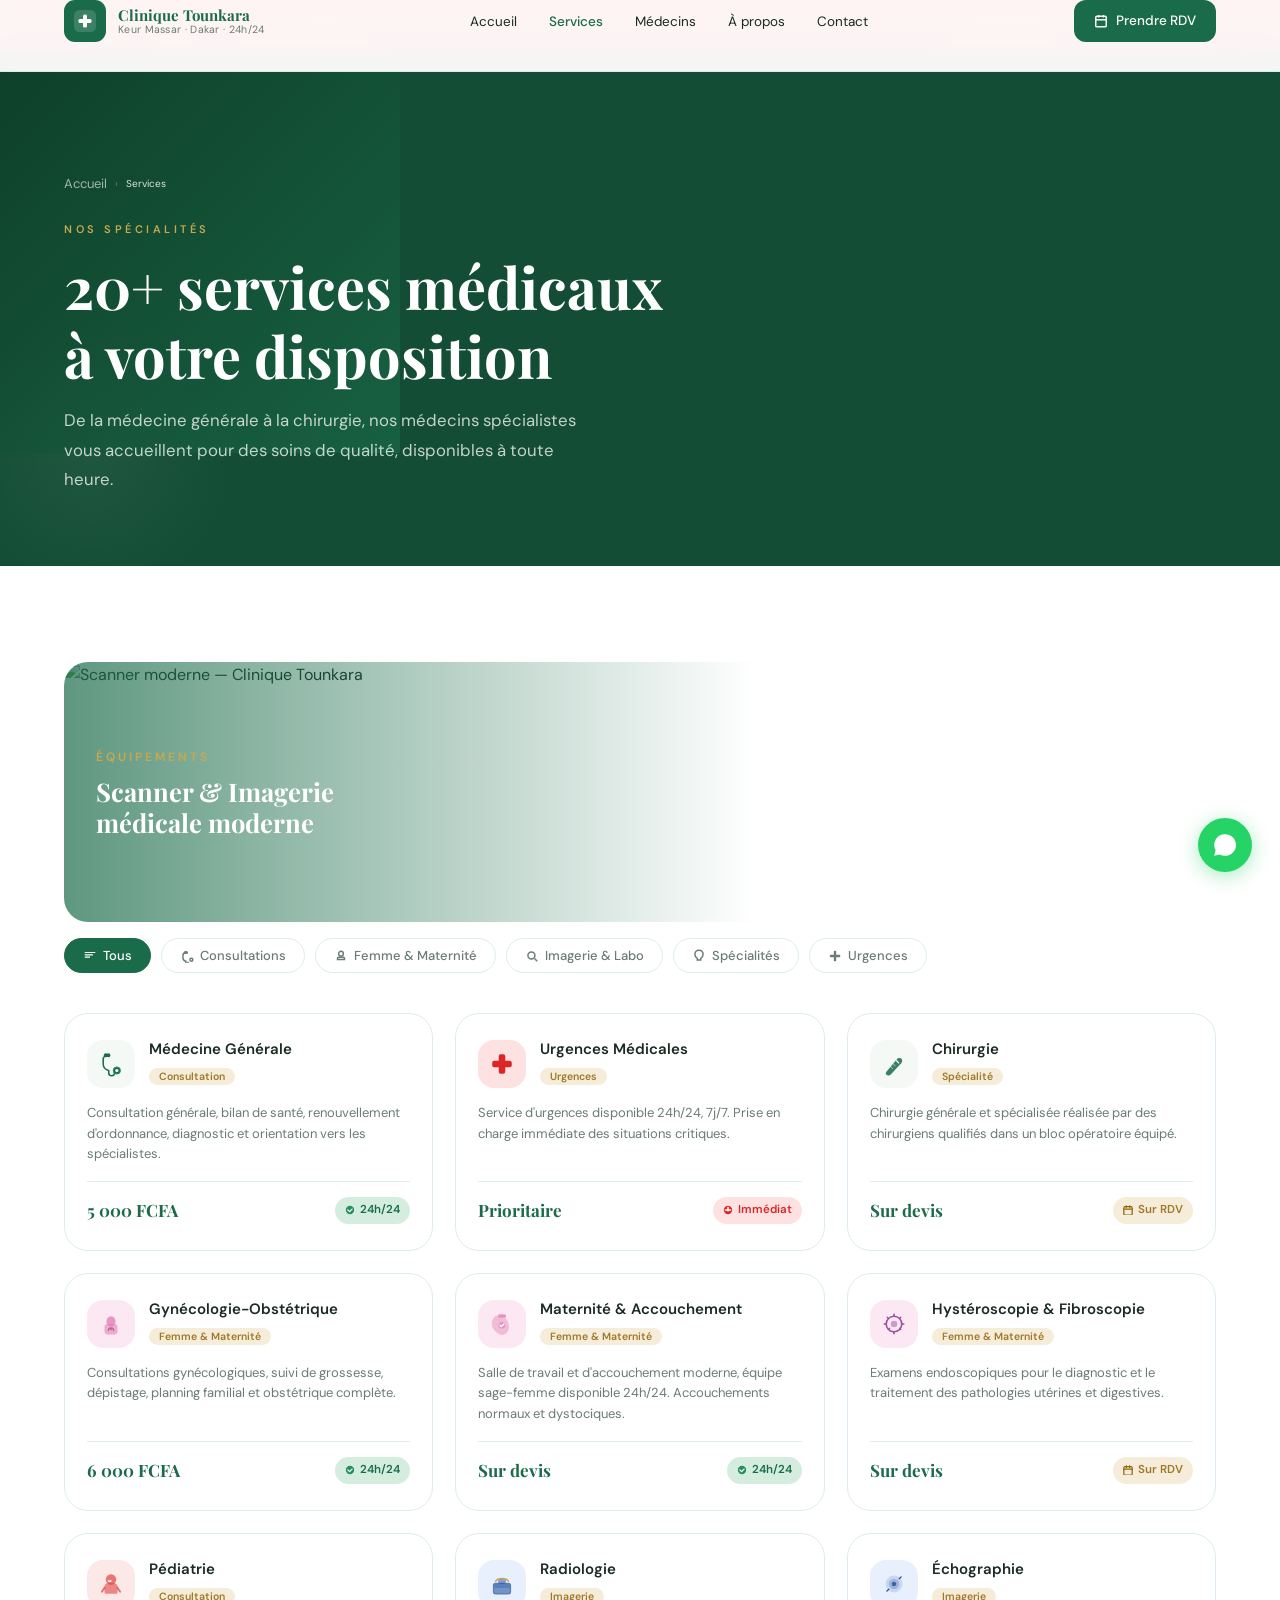
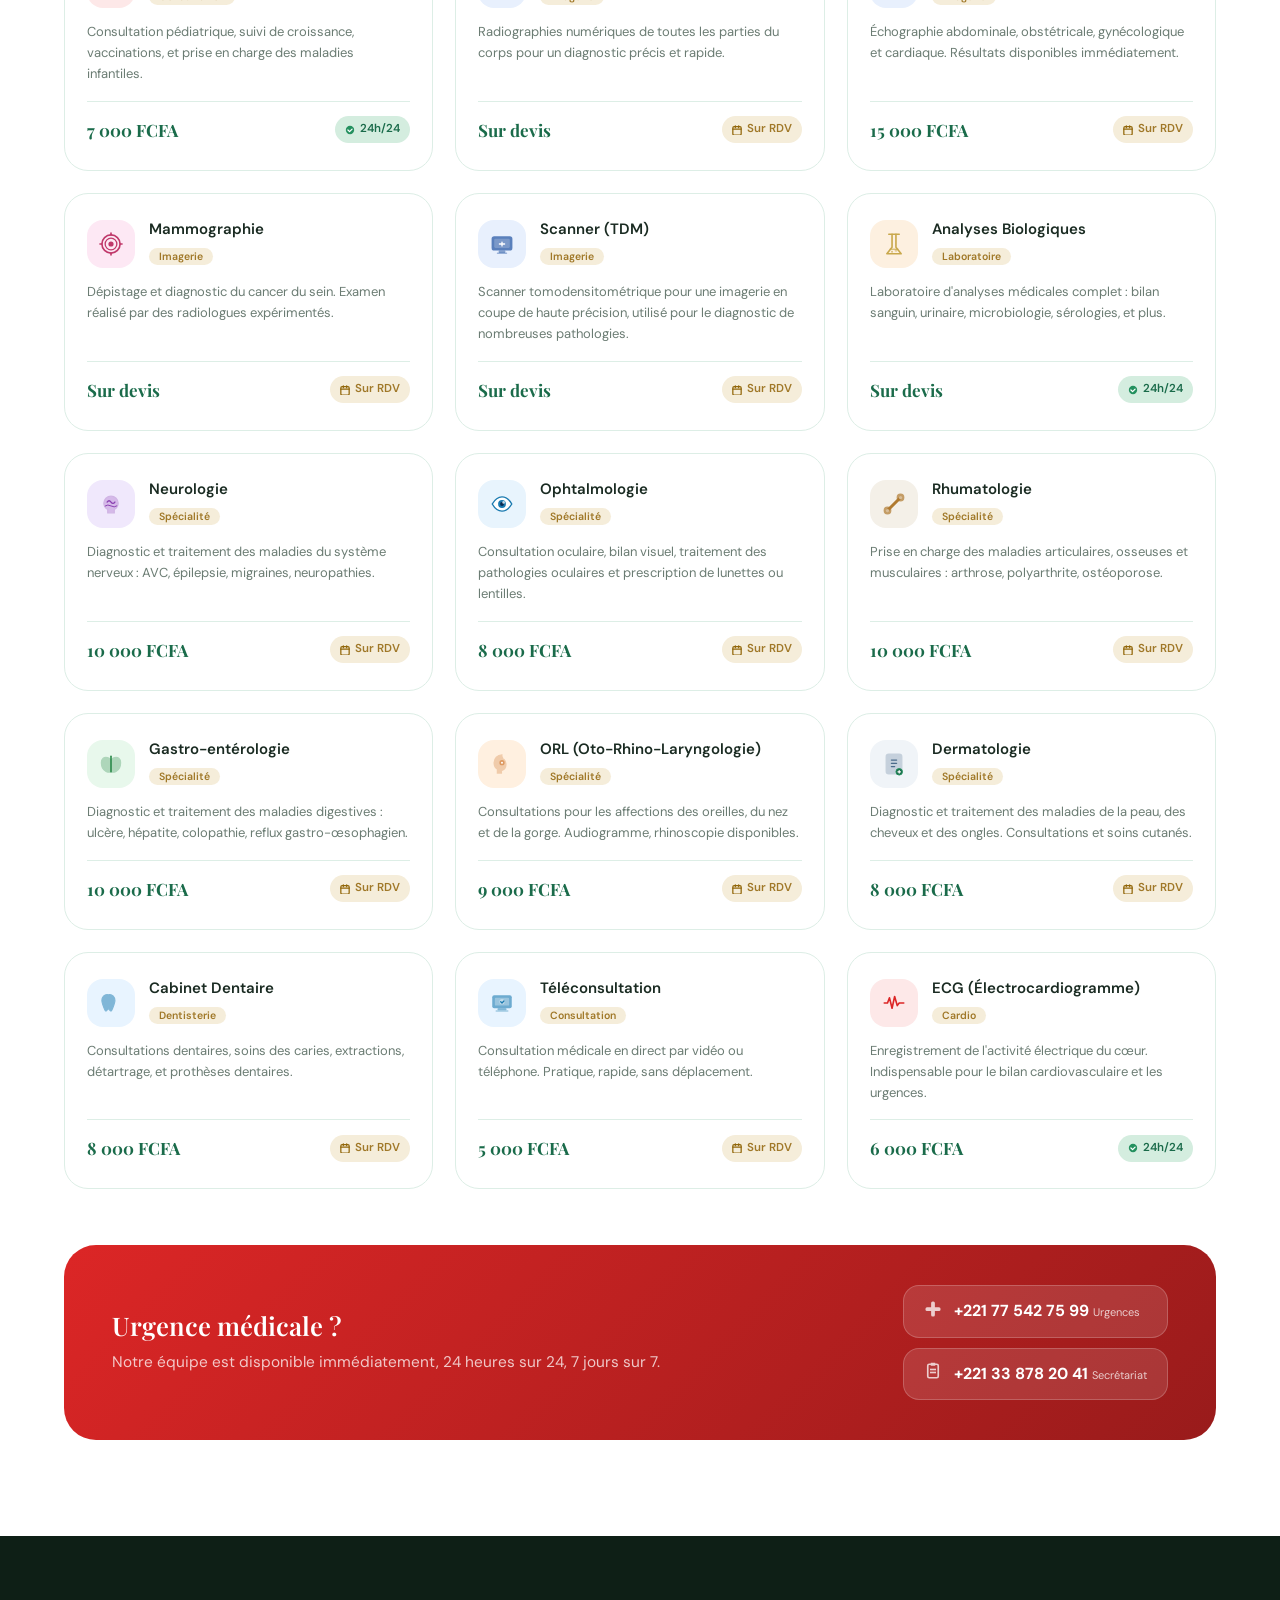
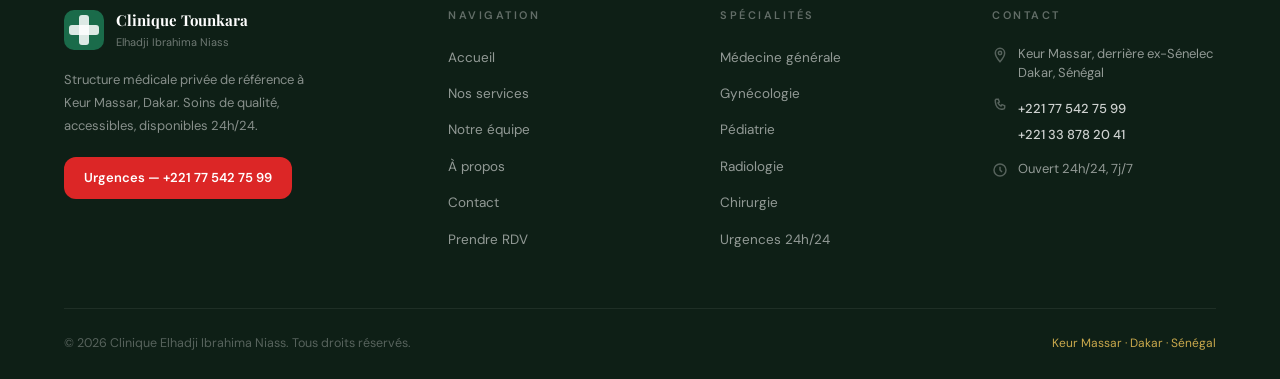
==== commit 00b5ce7b: "Update service card footer styling Add background color to service card footer." ====
--- a/services.html
+++ b/services.html
@@ -41,7 +41,10 @@
       border-radius: var(--r-full);
     }
 
-    
+     .service-card-full .footer {
+      background: #ffffff;
+    }
+
     
     .filter-btn {
       display: inline-flex;
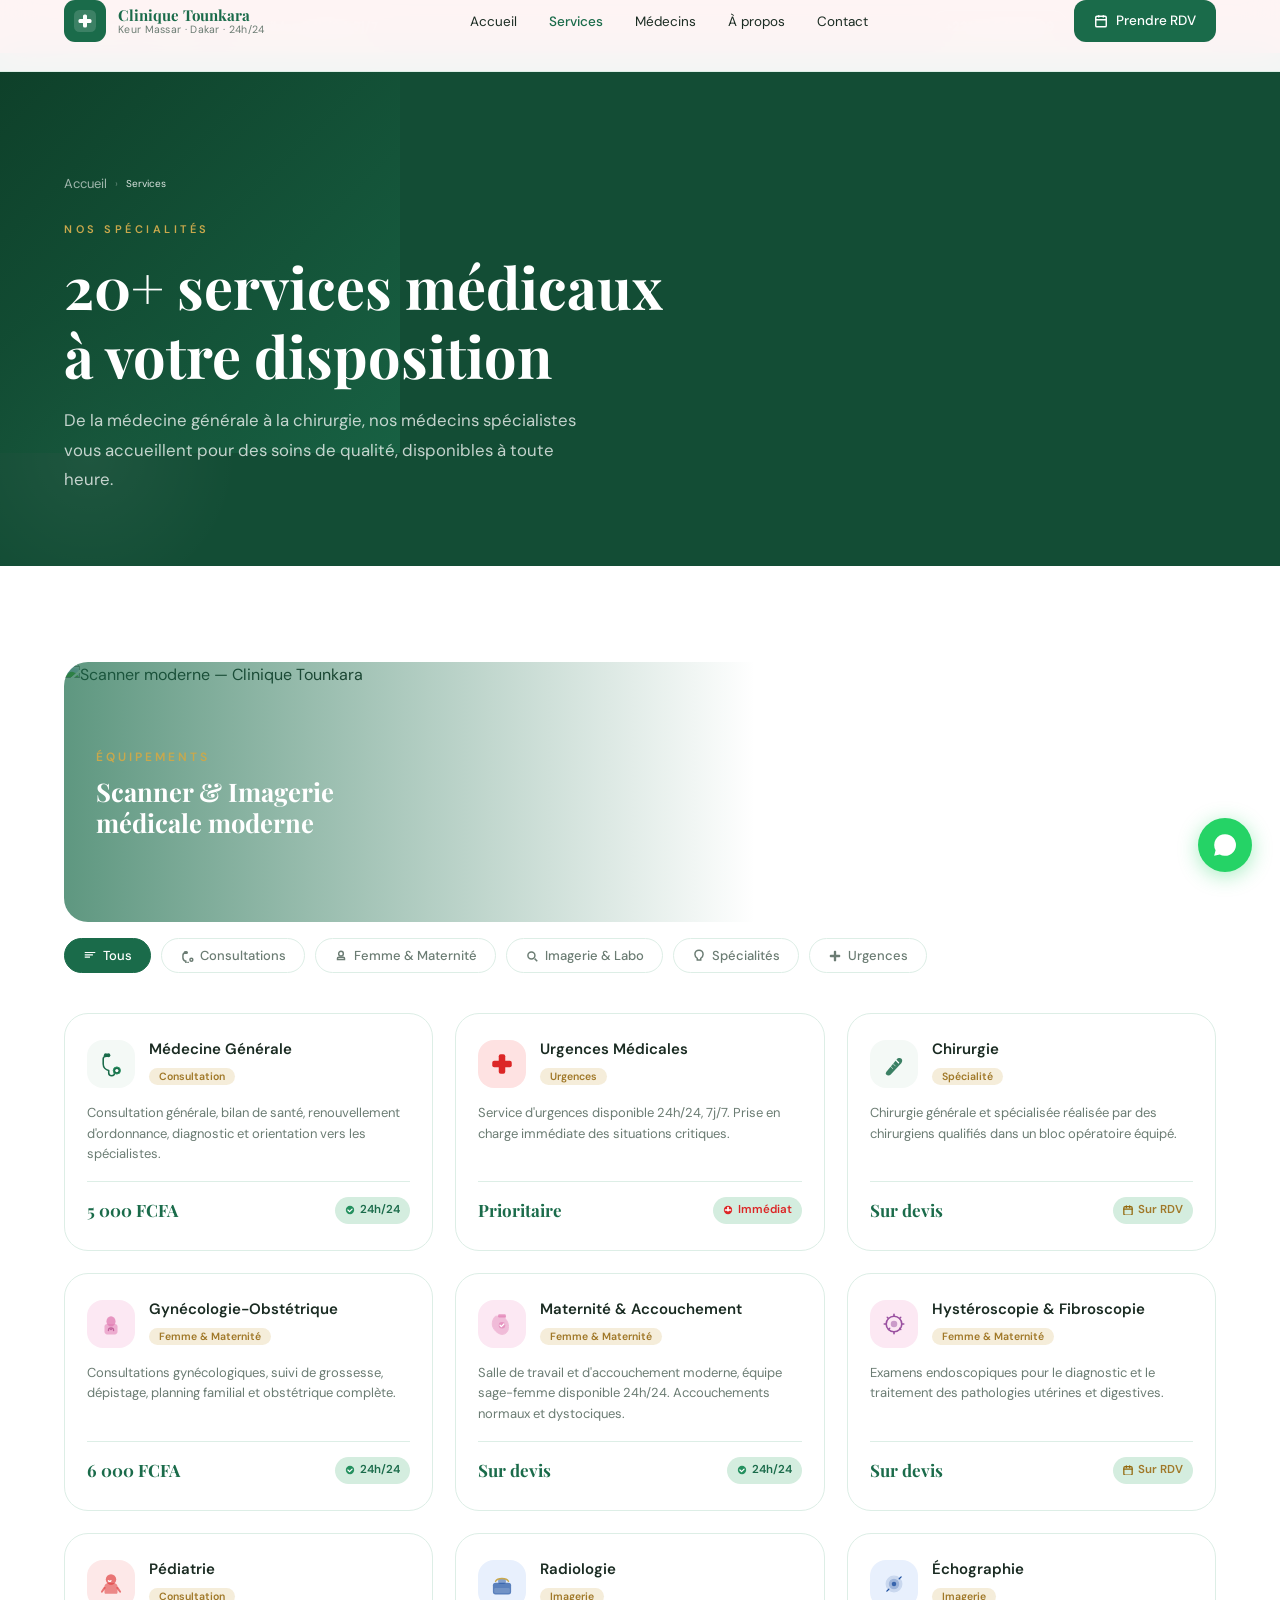
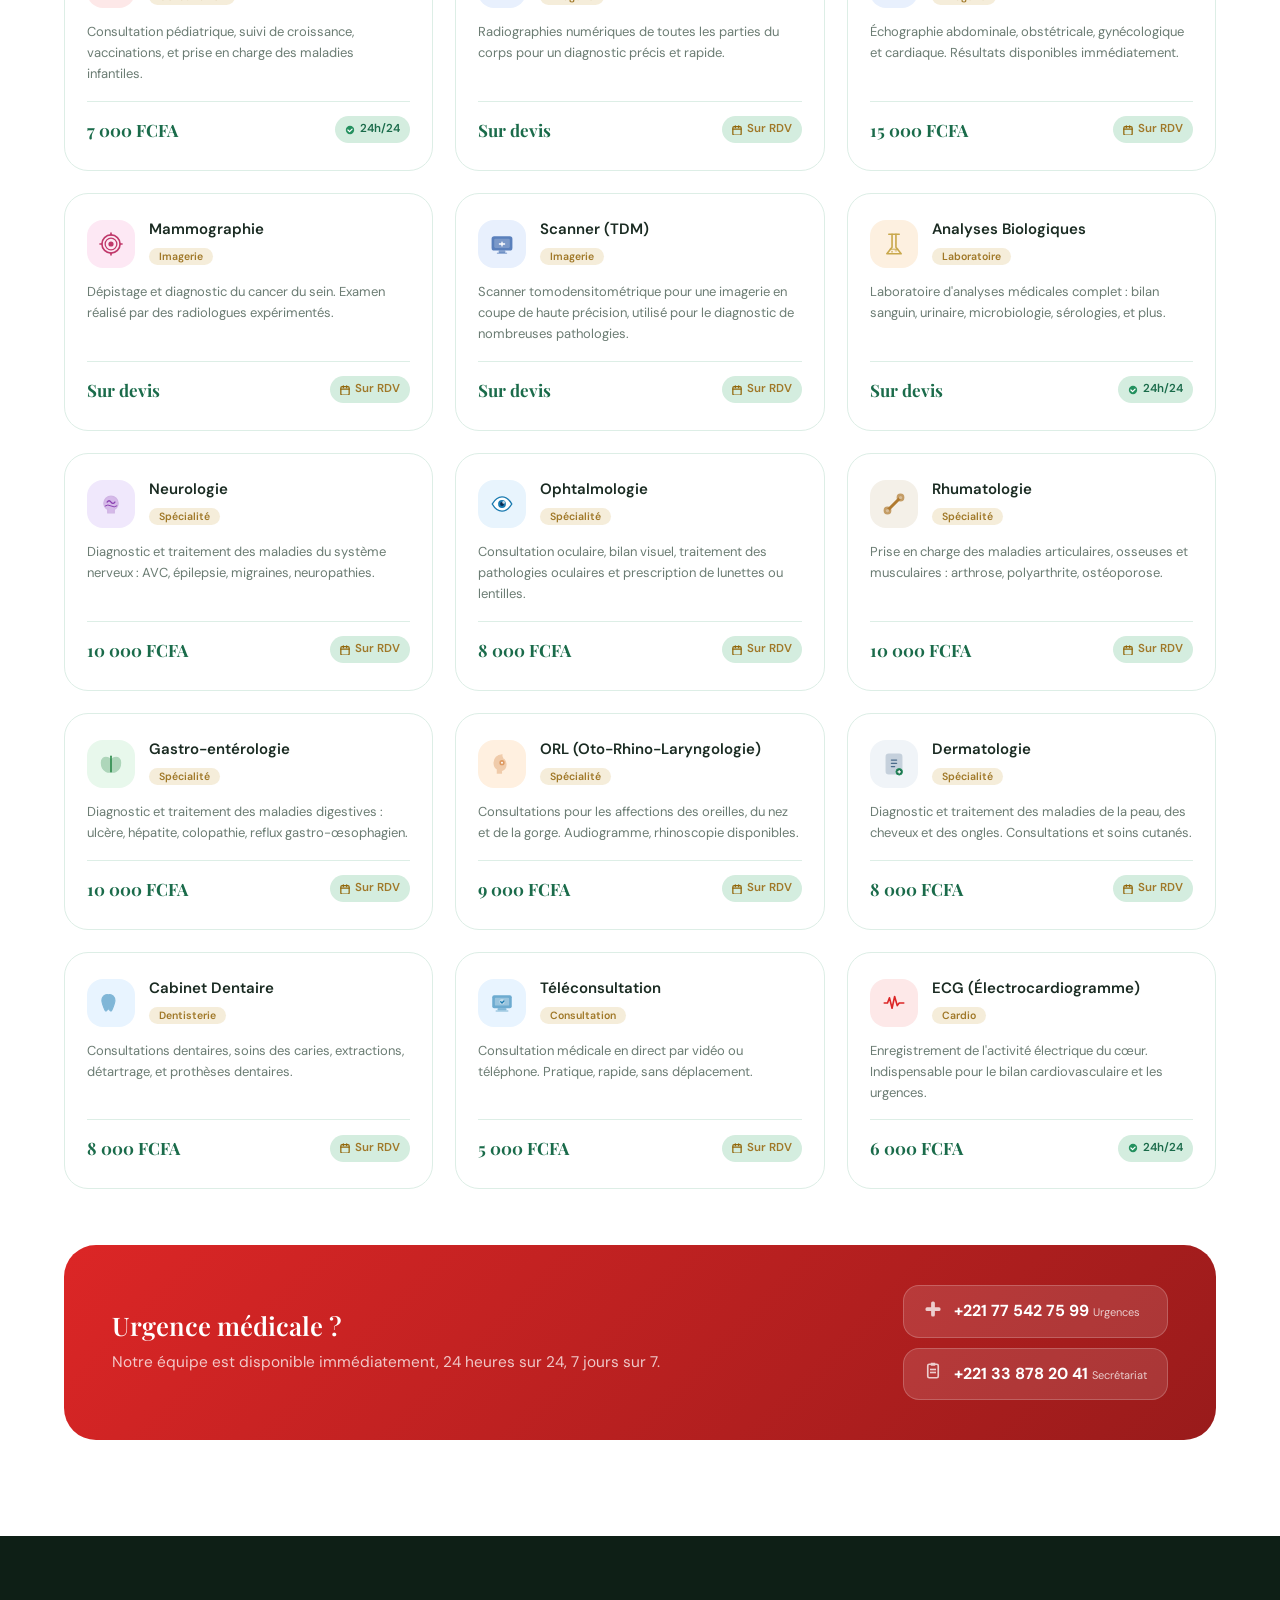
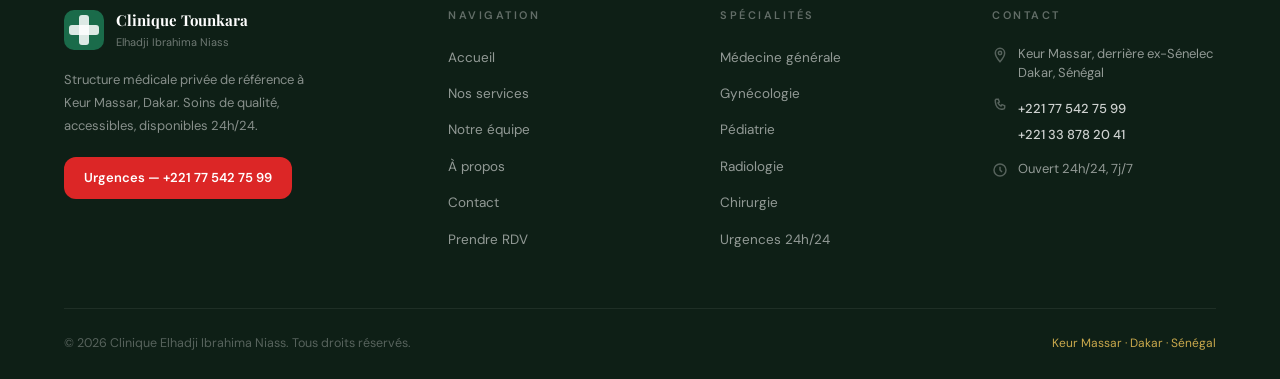
==== commit c955601d: "Consolidate CSS styles for status indicators" ====
--- a/services.html
+++ b/services.html
@@ -20,26 +20,14 @@
     }
     
 
-    .dispo-ok {
-      background: var(--vert-light);
-      color: var(--vert);
-      padding: 4px 10px;
-      border-radius: var(--r-full);
-    }
-    
-    .dispo-rdv {
-      background: var(--or-light);
-      color: var(--or-dark);
-      padding: 4px 10px;
-      border-radius: var(--r-full);
-    }
-    
-    .dispo-urg {
-      background: var(--rouge-light);
-      color: var(--rouge);
-      padding: 4px 10px;
-      border-radius: var(--r-full);
-    }
+.dispo-ok,
+.dispo-rdv,
+.dispo-urg {
+  background: var(--vert-light);
+  color: var(--vert);
+  padding: 4px 10px;
+  border-radius: var(--r-full);
+}
 
      .service-card-full .footer {
       background: #ffffff;
